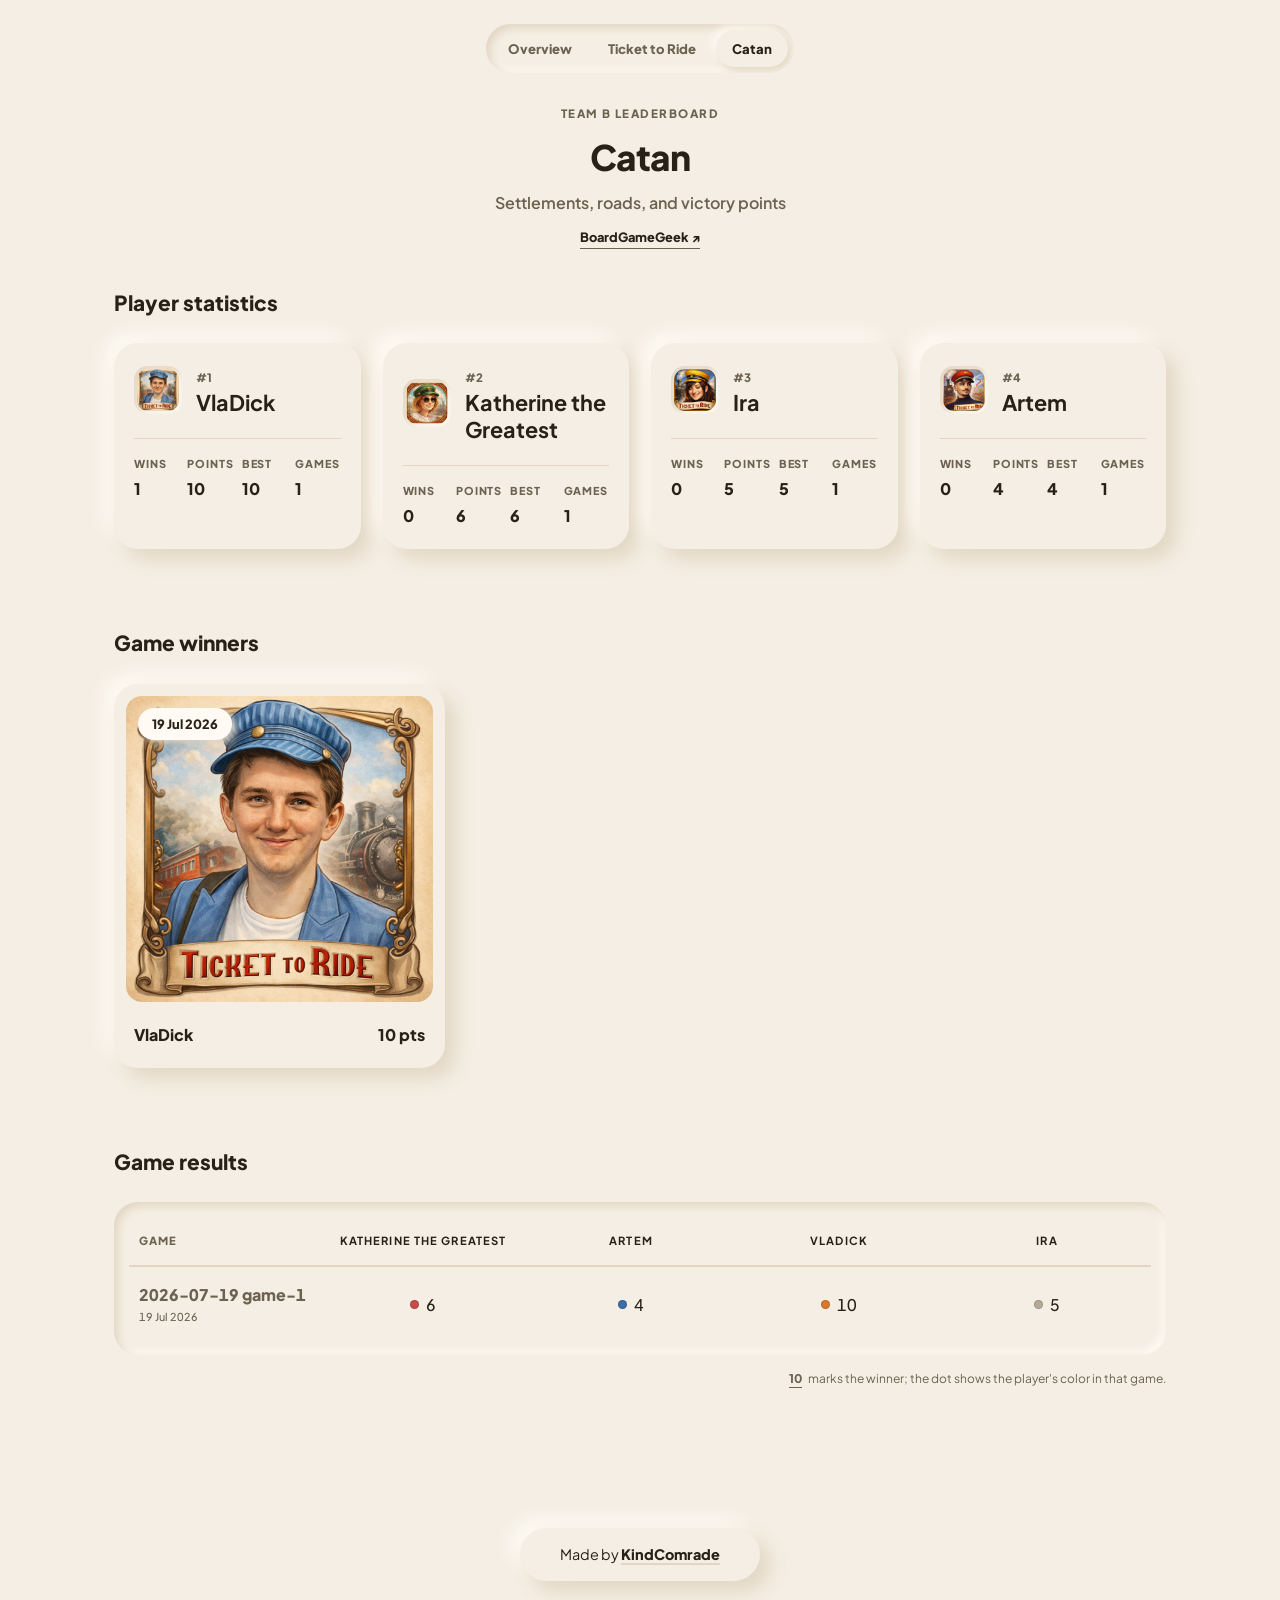
==== catan.html @ ee97d788 "Add page for each game" ====
<!doctype html>
<html lang="en">
<head>
    <meta charset="UTF-8" />
    <meta name="viewport" content="width=device-width, initial-scale=1" />
    <title>Catan · Team B</title>
    <link rel="icon" href="./resources/icons/favicon-32.png" type="image/png" sizes="32x32">
    <link rel="stylesheet" href="./styles.css" />
</head>
<body>
    <header class="app-header">
        <nav class="site-nav" aria-label="Main navigation">
            <a href="./index.html">Overview</a>
            <a href="./ticket-to-ride.html">Ticket to Ride</a>
            <a class="active" href="./catan.html">Catan</a>
        </nav>
        <div class="header-content">
            <p class="eyebrow">Team B leaderboard</p>
            <h1>Catan</h1>
            <p class="header-subtitle">Settlements, roads, and victory points</p>
            <a id="gameInfoLink" class="header-link" target="_blank" rel="noreferrer">BoardGameGeek ↗</a>
        </div>
    </header>
    <main class="container">
        <section><h2 class="section-title">Player statistics</h2><div id="catanStats" class="player-stats-grid"></div></section>
        <section><h2 class="section-title">Game winners</h2><div id="bestList" class="best-grid"></div></section>
        <section>
            <h2 class="section-title">Game results</h2>
            <div class="table-container"><table id="catanTable" class="flat-table catan-table"></table></div>
            <p class="table-note"><span class="cell-good sample-score">10</span> marks the winner; the dot shows the player's color in that game.</p>
        </section>
    </main>
    <footer class="footer"><div class="footer-inner">Made by <a href="https://github.com/GrigoryanArtem" target="_blank" rel="noreferrer">KindComrade</a></div></footer>
    <script src="./common.js"></script>
    <script src="./catan.js"></script>
</body>
</html>
---- styles.css ----
@import url("https://fonts.googleapis.com/css2?family=Plus+Jakarta+Sans:wght@400;500;600;800&display=swap");

:root {
    --bg: oklch(0.95 0.015 80);
    --surface: oklch(0.95 0.015 80);
    --text: oklch(0.25 0.02 80);
    --muted: oklch(0.5 0.03 80);

    --white: oklch(0.99 0.01 80);
    --shadow-dark: oklch(0.88 0.03 80);

    --neo-out: 10px 10px 20px var(--shadow-dark), -10px -10px 20px var(--white);
    --neo-in: inset 4px 4px 8px var(--shadow-dark), inset -4px -4px 8px var(--white);

    --radius: 24px;
    --font: "Plus Jakarta Sans", sans-serif;
}

* {
    box-sizing: border-box;
}

body {
    margin: 0;
    font-family: var(--font);
    background: var(--bg);
    color: var(--text);
    line-height: 1.6;
}

.app-header {
    padding: 50px 24px 20px;
    text-align: center;
}

h1 {
    font-size: 2.2rem;
    font-weight: 800;
    margin: 0;
    letter-spacing: -0.03em;
}

.header-subtitle {
    color: var(--muted);
    font-weight: 600;
    margin-top: 4px;
}

.container {
    max-width: 1100px;
    margin: 0 auto;
    padding: 0 24px 100px;
    display: flex;
    flex-direction: column;
    gap: 60px;
}

.section-title {
    font-size: 1.3rem;
    margin-bottom: 24px;
    font-weight: 800;
}

.players-grid {
    display: grid;
    grid-template-columns: repeat(auto-fill, minmax(220px, 1fr));
    gap: 20px;
}

.player-card {
    background: var(--surface);
    box-shadow: var(--neo-out);
    border-radius: var(--radius);
    padding: 16px;
    display: flex;
    align-items: center;
    gap: 15px;
    /* Return of the color accent */
    border-left: 8px solid var(--accent, var(--text));
}

.avatar {
    width: 48px;
    height: 48px;
    border-radius: 14px;
    box-shadow: var(--neo-in);
    padding: 3px;
    flex-shrink: 0;
}

.avatar img {
    width: 100%;
    height: 100%;
    object-fit: cover;
    border-radius: 11px;
}

.player-name {
    font-weight: 700;
    font-size: 1rem;
    color: var(--text);
}

.best-grid {
    display: grid;
    grid-template-columns: repeat(auto-fill, minmax(280px, 1fr));
    gap: 30px;
}

.best-card {
    background: var(--surface);
    box-shadow: var(--neo-out);
    border-radius: var(--radius);
    padding: 12px;
}

.best-photo {
    position: relative;
    border-radius: calc(var(--radius) - 8px);
    overflow: hidden;
    aspect-ratio: 1;
    box-shadow: var(--neo-in);
}

.best-photo img {
    width: 100%;
    height: 100%;
    object-fit: cover;
}

.best-year {
    position: absolute;
    top: 12px;
    left: 12px;
    background: var(--white);
    padding: 6px 14px;
    border-radius: 50px;
    font-size: 0.8rem;
    font-weight: 800;
    box-shadow: 4px 4px 10px var(--shadow-dark);
}

.best-info {
    padding: 20px 8px 8px;
    display: flex;
    justify-content: space-between;
    font-weight: 800;
}

.table-container {
    background: var(--surface);
    box-shadow: var(--neo-in);
    border-radius: var(--radius);
    padding: 15px;
    overflow-x: auto;
}

.flat-table {
    width: 100%;
    border-collapse: collapse;
    /* Force equal widths */
    table-layout: fixed;
    min-width: 800px;
}

.flat-table th,
.flat-table td {
    padding: 15px 10px;
    text-align: center;
    overflow: hidden;
    text-overflow: ellipsis;
    white-space: nowrap;
}

/* Specific width for the Year/Row Header */
.flat-table th:first-child,
.flat-table td:first-child {
    width: 100px;
    text-align: left;
    color: var(--muted);
    font-weight: 800;
}

.flat-table th {
    font-size: 0.7rem;
    text-transform: uppercase;
    letter-spacing: 0.1em;
    border-bottom: 2px solid var(--shadow-dark);
}

.flat-table td {
    border-bottom: 1px solid var(--shadow-dark);
    font-variant-numeric: tabular-nums;
    font-weight: 500;
}

.flat-table tr:last-child td {
    border-bottom: none;
}

.cell-good {
    font-weight: 800;
    text-decoration: underline;
    text-underline-offset: 4px;
}

.total-row {
    background: oklch(0 0 0 / 0.03);
}

.total-row td {
    font-weight: 900 !important;
    border-top: 2px solid var(--shadow-dark);
}

.footer {
    padding: 40px 24px;
    text-align: center;
}

.footer-inner {
    display: inline-block;
    background: var(--surface);
    box-shadow: var(--neo-out);
    padding: 15px 40px;
    border-radius: 50px;
    font-size: 0.9rem;
}

.footer a {
    color: var(--text);
    font-weight: 800;
    text-decoration: none;
    border-bottom: 2px solid var(--shadow-dark);
}

/* Shared page navigation */
.app-header {
    padding-top: 24px;
}

.header-content {
    padding-top: 32px;
}

.site-nav {
    width: fit-content;
    max-width: 100%;
    margin: 0 auto;
    padding: 6px;
    display: flex;
    gap: 4px;
    overflow-x: auto;
    background: var(--surface);
    border-radius: 50px;
    box-shadow: var(--neo-in);
}

.site-nav a {
    padding: 8px 16px;
    color: var(--muted);
    border-radius: 50px;
    font-size: 0.82rem;
    font-weight: 800;
    text-decoration: none;
    white-space: nowrap;
}

.site-nav a.active {
    color: var(--text);
    background: var(--surface);
    box-shadow: 4px 4px 10px var(--shadow-dark), -4px -4px 10px var(--white);
}

.eyebrow,
.card-kicker {
    margin: 0 0 6px;
    color: var(--muted);
    font-size: 0.72rem;
    font-weight: 800;
    letter-spacing: 0.13em;
    text-transform: uppercase;
}

.header-subtitle {
    margin-bottom: 0;
}

.header-link {
    display: inline-block;
    margin-top: 12px;
    color: var(--text);
    font-size: 0.8rem;
    font-weight: 800;
    text-decoration: none;
    border-bottom: 1px solid var(--muted);
}

/* Overview */
.stats-grid {
    display: grid;
    grid-template-columns: repeat(3, 1fr);
    gap: 20px;
}

.stat-card {
    padding: 28px;
    display: flex;
    flex-direction: column;
    align-items: center;
    background: var(--surface);
    border-radius: var(--radius);
    box-shadow: var(--neo-out);
}

.stat-value {
    font-size: clamp(2rem, 6vw, 3.5rem);
    font-weight: 800;
    line-height: 1;
}

.stat-label {
    margin-top: 8px;
    color: var(--muted);
    font-size: 0.78rem;
    font-weight: 800;
    text-transform: uppercase;
    letter-spacing: 0.08em;
}

.games-grid {
    display: grid;
    grid-template-columns: repeat(2, minmax(0, 1fr));
    gap: 28px;
}

.game-card {
    min-height: 310px;
    padding: 28px;
    display: flex;
    flex-direction: column;
    background: var(--surface);
    border-radius: var(--radius);
    box-shadow: var(--neo-out);
}

.game-card h3,
.player-stat-card h3 {
    margin: 0;
    font-size: 1.35rem;
    line-height: 1.25;
}

.game-card-stats {
    margin: 32px 0;
    display: grid;
    grid-template-columns: repeat(3, 1fr);
    gap: 12px;
}

.game-card-stats div {
    min-width: 0;
}

.game-card-stats dt,
.compact-stats dt {
    color: var(--muted);
    font-size: 0.68rem;
    font-weight: 800;
    text-transform: uppercase;
    letter-spacing: 0.08em;
}

.game-card-stats dd,
.compact-stats dd {
    margin: 4px 0 0;
    font-size: 1rem;
    font-weight: 800;
    overflow: hidden;
    text-overflow: ellipsis;
}

.game-card-actions {
    margin-top: auto;
    display: flex;
    align-items: center;
    justify-content: space-between;
    gap: 16px;
}

.primary-link,
.secondary-link {
    font-size: 0.82rem;
    font-weight: 800;
    text-decoration: none;
}

.primary-link {
    padding: 10px 16px;
    color: var(--text);
    background: var(--surface);
    border-radius: 50px;
    box-shadow: 5px 5px 12px var(--shadow-dark), -5px -5px 12px var(--white);
}

.secondary-link {
    color: var(--muted);
}

/* Catan */
.player-stats-grid {
    display: grid;
    grid-template-columns: repeat(auto-fill, minmax(230px, 1fr));
    gap: 22px;
}

.player-stat-card {
    padding: 20px;
    background: var(--surface);
    border-radius: var(--radius);
    box-shadow: var(--neo-out);
}

.player-stat-head {
    display: flex;
    align-items: center;
    gap: 14px;
}

.player-rank {
    color: var(--muted);
    font-size: 0.72rem;
    font-weight: 800;
}

.compact-stats {
    margin: 22px 0 0;
    padding-top: 16px;
    display: grid;
    grid-template-columns: repeat(4, 1fr);
    gap: 8px;
    border-top: 1px solid var(--shadow-dark);
}

.catan-table th:first-child,
.catan-table td:first-child {
    width: 190px;
}

.game-name,
.table-secondary {
    display: block;
}

.table-secondary {
    color: var(--muted);
    font-size: 0.68rem;
    font-weight: 500;
}

.score-with-color {
    display: inline-flex;
    align-items: center;
    justify-content: center;
    gap: 7px;
}

.score-with-color i {
    width: 9px;
    height: 9px;
    flex: 0 0 auto;
    background: var(--player-color);
    border: 1px solid oklch(0 0 0 / 0.15);
    border-radius: 50%;
}

.table-note {
    margin: 14px 0 0;
    color: var(--muted);
    font-size: 0.75rem;
    text-align: right;
}

.sample-score {
    margin-right: 4px;
}

.load-error {
    padding: 24px;
    background: var(--surface);
    border-radius: var(--radius);
    box-shadow: var(--neo-in);
    color: #a33;
    font-weight: 800;
    text-align: center;
}

@media (max-width: 700px) {
    .container {
        padding-inline: 18px;
        gap: 44px;
    }

    .stats-grid,
    .games-grid {
        grid-template-columns: 1fr;
    }

    .game-card {
        min-height: auto;
    }

    .game-card-actions {
        align-items: flex-start;
        flex-direction: column;
    }
}
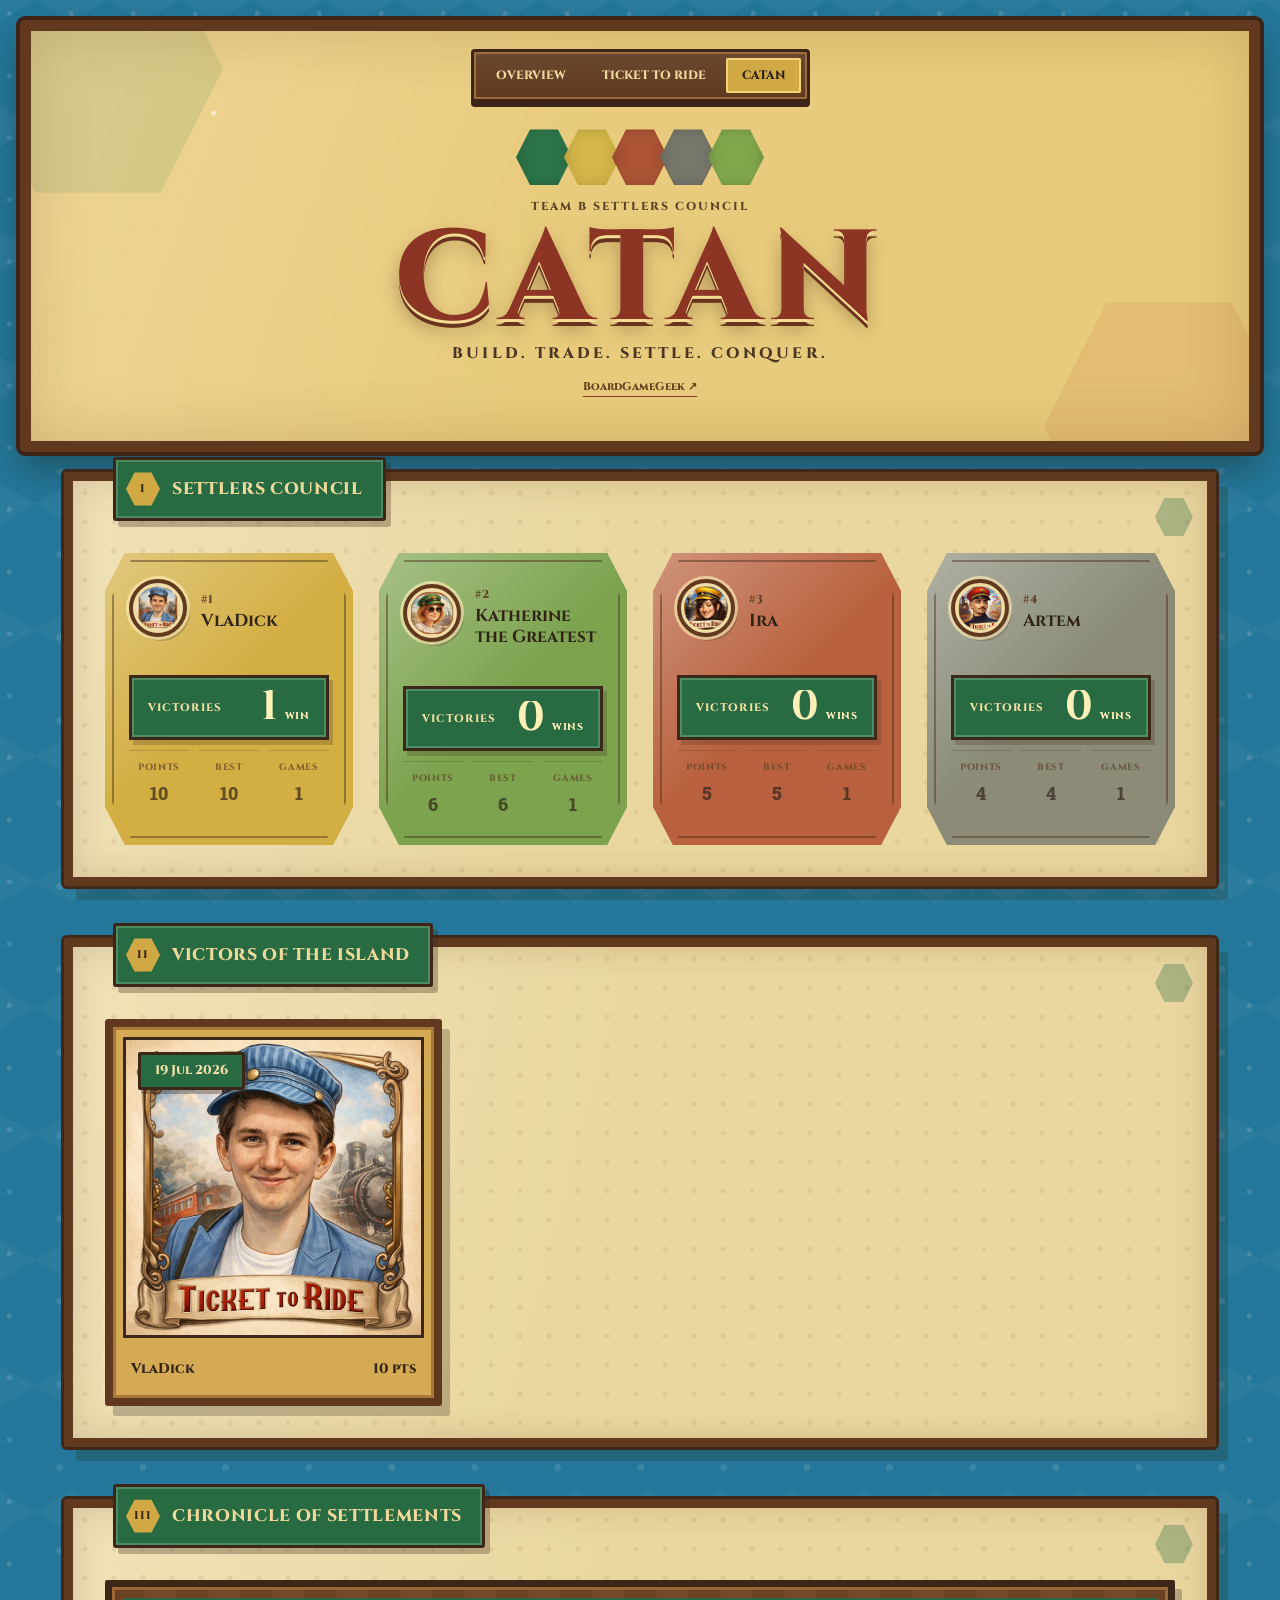
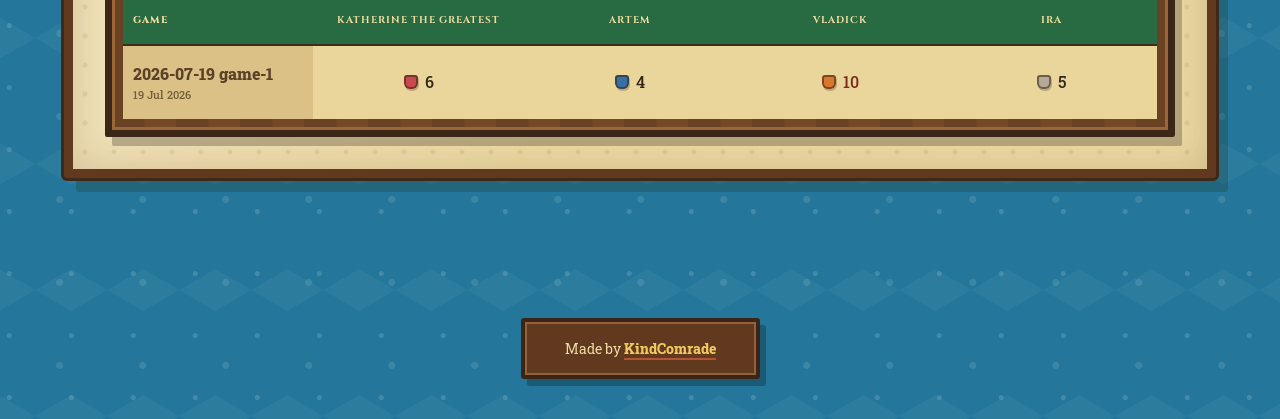
==== commit db877cb6: "Update styles" ====
--- a/catan.html
+++ b/catan.html
@@ -7,27 +7,29 @@
     <link rel="icon" href="./resources/icons/favicon-32.png" type="image/png" sizes="32x32">
     <link rel="stylesheet" href="./styles.css" />
 </head>
-<body>
-    <header class="app-header">
+<body class="game-page catan-theme">
+    <header class="app-header game-hero catan-hero">
         <nav class="site-nav" aria-label="Main navigation">
             <a href="./index.html">Overview</a>
             <a href="./ticket-to-ride.html">Ticket to Ride</a>
             <a class="active" href="./catan.html">Catan</a>
         </nav>
         <div class="header-content">
-            <p class="eyebrow">Team B leaderboard</p>
+            <div class="catan-tiles" aria-hidden="true">
+                <span class="tile-forest"></span><span class="tile-fields"></span><span class="tile-hills"></span><span class="tile-mountains"></span><span class="tile-pasture"></span>
+            </div>
+            <p class="eyebrow">Team B Settlers Council</p>
             <h1>Catan</h1>
-            <p class="header-subtitle">Settlements, roads, and victory points</p>
+            <p class="header-subtitle">Build. Trade. Settle. Conquer.</p>
             <a id="gameInfoLink" class="header-link" target="_blank" rel="noreferrer">BoardGameGeek ↗</a>
         </div>
     </header>
     <main class="container">
-        <section><h2 class="section-title">Player statistics</h2><div id="catanStats" class="player-stats-grid"></div></section>
-        <section><h2 class="section-title">Game winners</h2><div id="bestList" class="best-grid"></div></section>
-        <section>
-            <h2 class="section-title">Game results</h2>
+        <section class="game-section"><h2 class="section-title"><span>I</span> Settlers council</h2><div id="catanStats" class="player-stats-grid"></div></section>
+        <section class="game-section"><h2 class="section-title"><span>II</span> Victors of the island</h2><div id="bestList" class="best-grid"></div></section>
+        <section class="game-section">
+            <h2 class="section-title"><span>III</span> Chronicle of settlements</h2>
             <div class="table-container"><table id="catanTable" class="flat-table catan-table"></table></div>
-            <p class="table-note"><span class="cell-good sample-score">10</span> marks the winner; the dot shows the player's color in that game.</p>
         </section>
     </main>
     <footer class="footer"><div class="footer-inner">Made by <a href="https://github.com/GrigoryanArtem" target="_blank" rel="noreferrer">KindComrade</a></div></footer>
--- a/styles.css
+++ b/styles.css
@@ -1,4 +1,4 @@
-@import url("https://fonts.googleapis.com/css2?family=Plus+Jakarta+Sans:wght@400;500;600;800&display=swap");
+@import url("https://fonts.googleapis.com/css2?family=Cinzel:wght@600;700;800&family=Oswald:wght@500;600;700&family=Plus+Jakarta+Sans:wght@400;500;600;800&family=Roboto+Slab:wght@400;600;700&display=swap");
 
 :root {
     --bg: oklch(0.95 0.015 80);
@@ -474,17 +474,6 @@
     border-radius: 50%;
 }
 
-.table-note {
-    margin: 14px 0 0;
-    color: var(--muted);
-    font-size: 0.75rem;
-    text-align: right;
-}
-
-.sample-score {
-    margin-right: 4px;
-}
-
 .load-error {
     padding: 24px;
     background: var(--surface);
@@ -515,3 +504,885 @@
         flex-direction: column;
     }
 }
+
+/* Game previews on the overview page */
+.game-card--ticket_to_ride {
+    position: relative;
+    overflow: hidden;
+    border: 3px solid #27363b;
+    border-top: 12px solid #b84335;
+    background:
+        linear-gradient(90deg, transparent 0 6%, rgba(114, 68, 34, 0.08) 6% 6.5%, transparent 6.5%),
+        #eadbbb;
+    border-radius: 8px;
+    box-shadow: 10px 12px 0 rgba(39, 54, 59, 0.18);
+}
+
+.game-card--ticket_to_ride::before {
+    content: "";
+    position: absolute;
+    inset: 21px 20px auto;
+    height: 5px;
+    border-block: 2px solid #27363b;
+    opacity: 0.22;
+}
+
+.game-card--ticket_to_ride .primary-link {
+    color: #fff0c4;
+    border: 2px solid #c79d49;
+    background: #203138;
+    box-shadow: 0 5px 0 #111d21;
+}
+
+.game-card--catan {
+    position: relative;
+    overflow: hidden;
+    color: #31281c;
+    border: 8px solid #6b3f22;
+    background:
+        radial-gradient(circle at 12% 18%, rgba(255, 255, 255, 0.35) 0 3px, transparent 4px),
+        linear-gradient(135deg, #e8ce8b, #c99849);
+    border-radius: 4px;
+    box-shadow: 10px 12px 0 rgba(70, 42, 24, 0.2);
+}
+
+.game-card--catan::before,
+.game-card--catan::after {
+    content: "";
+    position: absolute;
+    width: 72px;
+    height: 82px;
+    opacity: 0.22;
+    background: #28744d;
+    clip-path: polygon(25% 6.7%, 75% 6.7%, 100% 50%, 75% 93.3%, 25% 93.3%, 0 50%);
+}
+
+.game-card--catan::before {
+    top: -24px;
+    right: 18px;
+}
+
+.game-card--catan::after {
+    right: -20px;
+    bottom: -20px;
+    background: #b95632;
+}
+
+.game-card--catan .primary-link {
+    color: #fff0bd;
+    border: 3px solid #4a2d1b;
+    background: #286b43;
+    box-shadow: 0 5px 0 #4a2d1b;
+}
+
+.game-card .primary-link {
+    position: relative;
+    z-index: 1;
+    display: inline-flex;
+    align-items: center;
+    gap: 10px;
+    border-radius: 4px;
+    letter-spacing: 0.02em;
+}
+
+.game-card .primary-link span {
+    font-size: 1.1rem;
+    line-height: 1;
+}
+
+.game-card .primary-link:hover {
+    filter: brightness(1.12);
+    transform: translateY(-1px);
+}
+
+/* Shared structure for the richly themed game pages */
+.game-page {
+    min-height: 100vh;
+}
+
+.game-page .game-hero {
+    position: relative;
+    isolation: isolate;
+    overflow: hidden;
+}
+
+.game-page .header-content,
+.game-page .site-nav {
+    position: relative;
+    z-index: 2;
+}
+
+.game-page .container {
+    max-width: 1200px;
+    gap: 52px;
+}
+
+.game-page .game-section {
+    position: relative;
+    padding: 32px;
+}
+
+.game-page .section-title {
+    display: flex;
+    align-items: center;
+    gap: 12px;
+}
+
+.game-page .section-title span {
+    display: inline-grid;
+    place-items: center;
+    flex: 0 0 auto;
+}
+
+/* Ticket to Ride: railway, station signs, tickets, brass, and route maps */
+.ticket-theme {
+    --rail-ink: #203138;
+    --rail-red: #a83e32;
+    --rail-gold: #c79d49;
+    --rail-paper: #ead9b6;
+    --rail-paper-light: #f5e8c9;
+    --rail-wood: #563a29;
+    --bg: #c8b58f;
+    --surface: var(--rail-paper);
+    --text: var(--rail-ink);
+    --muted: #705f4c;
+    --shadow-dark: rgba(52, 37, 25, 0.3);
+    --white: #fff3d6;
+    --radius: 6px;
+    font-family: "Roboto Slab", serif;
+    background-color: #c4b086;
+    background-image:
+        linear-gradient(rgba(58, 45, 31, 0.08) 1px, transparent 1px),
+        linear-gradient(90deg, rgba(58, 45, 31, 0.08) 1px, transparent 1px),
+        repeating-linear-gradient(23deg, transparent 0 18px, rgba(91, 63, 34, 0.035) 19px 20px);
+    background-size: 34px 34px, 34px 34px, auto;
+}
+
+.ticket-theme .ticket-hero {
+    margin: 18px;
+    padding: 18px 24px 44px;
+    color: #f9e9bd;
+    border: 8px solid #1c292e;
+    border-radius: 8px;
+    background:
+        linear-gradient(90deg, rgba(255, 255, 255, 0.035) 1px, transparent 1px),
+        radial-gradient(circle at 50% -20%, #526870 0, #293d44 46%, #17272d 100%);
+    background-size: 18px 100%, auto;
+    box-shadow: 0 12px 0 #704837, 0 24px 40px rgba(42, 29, 20, 0.35);
+}
+
+.ticket-theme .site-nav {
+    color: #f9e9bd;
+    border: 2px solid #c79d49;
+    background: #17262c;
+    box-shadow: 0 4px 0 #0e171a, inset 0 0 0 2px rgba(255, 255, 255, 0.05);
+}
+
+.ticket-theme .site-nav a {
+    color: #d9c79d;
+    border-radius: 2px;
+    font-family: "Oswald", sans-serif;
+    letter-spacing: 0.04em;
+    text-transform: uppercase;
+}
+
+.ticket-theme .site-nav a.active {
+    color: #1f2f35;
+    background: #c79d49;
+    box-shadow: inset 0 0 0 2px #e6c777;
+}
+
+.ticket-theme .header-content {
+    padding-top: 26px;
+}
+
+.ticket-theme .rail-emblem {
+    width: 68px;
+    height: 68px;
+    margin: 0 auto 14px;
+    display: grid;
+    place-items: center;
+    border: 5px double #d2ab5a;
+    border-radius: 50%;
+    background: #a83e32;
+    box-shadow: 0 0 0 4px #1d2c31, 0 6px 16px rgba(0, 0, 0, 0.35);
+}
+
+.ticket-theme .rail-emblem span {
+    font-family: "Oswald", sans-serif;
+    font-size: 1.25rem;
+    font-weight: 700;
+    letter-spacing: 0.08em;
+}
+
+.ticket-theme h1 {
+    color: #f7e3ae;
+    font-family: "Oswald", sans-serif;
+    font-size: clamp(3.4rem, 9vw, 6.8rem);
+    line-height: 0.94;
+    letter-spacing: 0.015em;
+    text-transform: uppercase;
+    text-shadow: 0 4px 0 #8b342c, 0 8px 0 rgba(0, 0, 0, 0.25);
+}
+
+.ticket-theme .eyebrow {
+    color: #d1ad61;
+    font-family: "Oswald", sans-serif;
+    letter-spacing: 0.2em;
+}
+
+.ticket-theme .header-subtitle {
+    color: #d9c99f;
+    font-family: "Oswald", sans-serif;
+    font-size: 1.05rem;
+    letter-spacing: 0.22em;
+    text-transform: uppercase;
+}
+
+.ticket-theme .header-link {
+    color: #eedaa8;
+    border-color: #c79d49;
+    font-family: "Oswald", sans-serif;
+    letter-spacing: 0.06em;
+    text-transform: uppercase;
+}
+
+.ticket-theme .game-section {
+    border: 3px solid #2b393d;
+    border-radius: 7px;
+    background:
+        linear-gradient(90deg, transparent 0 39px, rgba(161, 63, 51, 0.2) 40px 41px, transparent 42px),
+        repeating-linear-gradient(0deg, transparent 0 31px, rgba(89, 66, 42, 0.09) 32px 33px),
+        var(--rail-paper);
+    box-shadow: 10px 12px 0 rgba(48, 36, 25, 0.22), inset 0 0 0 5px #d7c49b;
+}
+
+.ticket-theme .section-title {
+    width: fit-content;
+    margin: -50px 0 30px 12px;
+    padding: 10px 18px 10px 10px;
+    color: #f7e6bc;
+    border: 2px solid #c79d49;
+    border-radius: 3px;
+    background: #22333a;
+    box-shadow: 5px 5px 0 rgba(50, 35, 25, 0.25);
+    font-family: "Oswald", sans-serif;
+    font-size: 1.2rem;
+    letter-spacing: 0.08em;
+    text-transform: uppercase;
+}
+
+.ticket-theme .section-title span {
+    width: 34px;
+    height: 28px;
+    color: #24343a;
+    background: #c79d49;
+    border-radius: 2px;
+    font-size: 0.72rem;
+}
+
+.ticket-theme .player-card {
+    position: relative;
+    min-height: 94px;
+    padding: 16px 48px 16px 18px;
+    overflow: hidden;
+    border: 2px solid #4a3b2c;
+    border-left: 10px solid var(--accent, var(--rail-red));
+    border-radius: 3px;
+    background:
+        radial-gradient(circle at 100% 50%, transparent 0 9px, var(--rail-paper-light) 10px),
+        var(--rail-paper-light);
+    box-shadow: 5px 6px 0 rgba(70, 48, 31, 0.18);
+}
+
+.ticket-theme .player-card::after {
+    content: "BOARDING PASS";
+    position: absolute;
+    top: 50%;
+    right: -35px;
+    color: rgba(50, 44, 34, 0.45);
+    font-family: "Oswald", sans-serif;
+    font-size: 0.58rem;
+    letter-spacing: 0.15em;
+    transform: translateY(-50%) rotate(90deg);
+}
+
+.ticket-theme .avatar {
+    border: 3px solid #213139;
+    border-radius: 50%;
+    background: #c79d49;
+    box-shadow: 0 0 0 3px #d5b96f;
+}
+
+.ticket-theme .avatar img {
+    border-radius: 50%;
+}
+
+.ticket-theme .player-name {
+    font-family: "Oswald", sans-serif;
+    font-size: 1.1rem;
+    letter-spacing: 0.03em;
+    text-transform: uppercase;
+}
+
+.ticket-theme .best-card {
+    border: 7px solid #463126;
+    border-radius: 4px;
+    background: #efe0bc;
+    box-shadow: 9px 10px 0 rgba(55, 37, 25, 0.25), inset 0 0 0 2px #a83e32;
+}
+
+.ticket-theme .best-card:nth-child(odd) {
+    transform: rotate(-0.7deg);
+}
+
+.ticket-theme .best-card:nth-child(even) {
+    transform: rotate(0.7deg);
+}
+
+.ticket-theme .best-photo {
+    border: 2px solid #2a373b;
+    border-radius: 0;
+    box-shadow: none;
+}
+
+.ticket-theme .best-photo img {
+    filter: saturate(0.85) contrast(1.04);
+}
+
+.ticket-theme .best-year {
+    color: #f4dfad;
+    border: 2px solid #c79d49;
+    border-radius: 2px;
+    background: #a83e32;
+    box-shadow: 3px 3px 0 rgba(0, 0, 0, 0.25);
+    font-family: "Oswald", sans-serif;
+}
+
+.ticket-theme .best-info {
+    font-family: "Oswald", sans-serif;
+    letter-spacing: 0.04em;
+    text-transform: uppercase;
+}
+
+.ticket-theme .table-container {
+    padding: 10px;
+    border: 7px solid #513728;
+    border-radius: 3px;
+    background: #17262c;
+    box-shadow: 8px 9px 0 rgba(46, 31, 21, 0.25), inset 0 0 0 2px #bd9346;
+}
+
+.ticket-theme .flat-table {
+    color: #efe1bc;
+    font-family: "Oswald", sans-serif;
+    letter-spacing: 0.04em;
+}
+
+.ticket-theme .flat-table th {
+    color: #f5e7c4;
+    border-color: #936f38;
+}
+
+.ticket-theme .flat-table td {
+    color: #f5e7c4;
+    border-color: rgba(213, 181, 111, 0.22);
+    background: linear-gradient(rgba(255, 255, 255, 0.018), rgba(0, 0, 0, 0.025));
+}
+
+.ticket-theme .rail-player-marker {
+    width: 11px;
+    height: 11px;
+    margin-right: 7px;
+    display: inline-block;
+    vertical-align: -1px;
+    border: 2px solid #f5e7c4;
+    border-radius: 50%;
+    background: var(--player-color);
+    box-shadow: 0 0 0 1px #17262c;
+}
+
+.ticket-theme .flat-table th:first-child,
+.ticket-theme .flat-table td:first-child {
+    color: #cda959;
+}
+
+.ticket-theme .total-row {
+    background: #6f302d;
+}
+
+.ticket-theme .total-row td {
+    border-top-color: #c79d49;
+}
+
+.ticket-theme .cell-good {
+    text-decoration-color: #d8ad4f;
+    text-decoration-thickness: 3px;
+}
+
+.ticket-theme .footer-inner {
+    color: #ead9b6;
+    border: 2px solid #c79d49;
+    border-radius: 3px;
+    background: #203138;
+    box-shadow: 6px 6px 0 rgba(47, 31, 20, 0.25);
+}
+
+.ticket-theme .footer a {
+    color: #f1d58d;
+    border-color: #a83e32;
+}
+
+/* Catan: resource hexes, timber frames, parchment, and strategy boards */
+.catan-theme {
+    --catan-sea: #24779a;
+    --catan-sea-dark: #16546f;
+    --catan-wood: #60391f;
+    --catan-wood-light: #8a582d;
+    --catan-parchment: #ead7a0;
+    --catan-ink: #30271a;
+    --catan-green: #286b43;
+    --catan-brick: #aa4d2e;
+    --catan-wheat: #d0a944;
+    --bg: var(--catan-sea);
+    --surface: var(--catan-parchment);
+    --text: var(--catan-ink);
+    --muted: #715e3d;
+    --shadow-dark: rgba(49, 33, 20, 0.35);
+    --white: #fff0bd;
+    --radius: 4px;
+    font-family: "Roboto Slab", serif;
+    background-color: var(--catan-sea);
+    background-image:
+        radial-gradient(circle at 15% 22%, rgba(255, 255, 255, 0.14) 0 2px, transparent 3px),
+        radial-gradient(circle at 72% 68%, rgba(255, 255, 255, 0.11) 0 3px, transparent 4px),
+        linear-gradient(30deg, rgba(255, 255, 255, 0.035) 12%, transparent 12.5%, transparent 87%, rgba(255, 255, 255, 0.035) 87.5%),
+        linear-gradient(150deg, rgba(255, 255, 255, 0.035) 12%, transparent 12.5%, transparent 87%, rgba(255, 255, 255, 0.035) 87.5%);
+    background-size: 62px 62px, 83px 83px, 72px 126px, 72px 126px;
+}
+
+.catan-theme .catan-hero {
+    margin: 20px;
+    padding: 18px 24px 44px;
+    color: #3a2a19;
+    border: 11px solid var(--catan-wood);
+    border-radius: 5px;
+    background:
+        radial-gradient(circle at 15% 20%, rgba(255, 255, 255, 0.55) 0 2px, transparent 3px),
+        linear-gradient(110deg, rgba(255, 255, 255, 0.2), transparent 45%),
+        #e8cb7c;
+    box-shadow: 0 0 0 4px #3d2618, 0 18px 35px rgba(25, 44, 39, 0.45), inset 0 0 60px rgba(121, 70, 27, 0.22);
+}
+
+.catan-theme .catan-hero::before,
+.catan-theme .catan-hero::after {
+    content: "";
+    position: absolute;
+    z-index: 0;
+    width: 250px;
+    height: 286px;
+    opacity: 0.11;
+    clip-path: polygon(25% 6.7%, 75% 6.7%, 100% 50%, 75% 93.3%, 25% 93.3%, 0 50%);
+}
+
+.catan-theme .catan-hero::before {
+    top: -105px;
+    left: -58px;
+    background: var(--catan-green);
+}
+
+.catan-theme .catan-hero::after {
+    right: -45px;
+    bottom: -128px;
+    background: var(--catan-brick);
+}
+
+.catan-theme .site-nav {
+    border: 3px solid #3c2517;
+    border-radius: 4px;
+    background:
+        linear-gradient(rgba(255, 255, 255, 0.08), transparent),
+        var(--catan-wood);
+    box-shadow: 0 5px 0 #3b2518, inset 0 0 0 2px #9c6c3d;
+}
+
+.catan-theme .site-nav a {
+    color: #efd99c;
+    border-radius: 2px;
+    font-family: "Cinzel", serif;
+    font-size: 0.75rem;
+    text-transform: uppercase;
+}
+
+.catan-theme .site-nav a.active {
+    color: #302316;
+    background: var(--catan-wheat);
+    box-shadow: inset 0 0 0 2px #f0d374;
+}
+
+.catan-theme .header-content {
+    padding-top: 22px;
+}
+
+.catan-theme h1 {
+    color: #8d3525;
+    font-family: "Cinzel", serif;
+    font-size: clamp(4.2rem, 12vw, 8rem);
+    line-height: 0.9;
+    letter-spacing: 0.05em;
+    text-transform: uppercase;
+    text-shadow: 0 3px 0 #f5dc92, 0 7px 0 #69331f, 0 10px 18px rgba(71, 40, 20, 0.35);
+}
+
+.catan-theme .eyebrow {
+    color: #5d4326;
+    font-family: "Cinzel", serif;
+    letter-spacing: 0.18em;
+}
+
+.catan-theme .header-subtitle {
+    color: #493723;
+    font-family: "Cinzel", serif;
+    font-size: 0.95rem;
+    font-weight: 800;
+    letter-spacing: 0.2em;
+    text-transform: uppercase;
+}
+
+.catan-theme .header-link {
+    color: #654221;
+    border-color: #8d3525;
+    font-family: "Cinzel", serif;
+    font-size: 0.7rem;
+}
+
+.catan-tiles {
+    height: 66px;
+    margin: 0 auto 8px;
+    display: flex;
+    align-items: center;
+    justify-content: center;
+}
+
+.catan-tiles span {
+    width: 56px;
+    height: 64px;
+    margin-left: -8px;
+    border: 0;
+    clip-path: polygon(25% 6.7%, 75% 6.7%, 100% 50%, 75% 93.3%, 25% 93.3%, 0 50%);
+    box-shadow: inset 0 0 18px rgba(0, 0, 0, 0.25);
+}
+
+.catan-tiles span:first-child {
+    margin-left: 0;
+}
+
+.tile-forest { background: #2c7449; }
+.tile-fields { background: #d5b749; }
+.tile-hills { background: #ad5436; }
+.tile-mountains { background: #77776b; }
+.tile-pasture { background: #82a84c; }
+
+.catan-theme .game-section {
+    border: 9px solid var(--catan-wood);
+    border-radius: 3px;
+    background:
+        radial-gradient(circle at 12px 12px, rgba(116, 76, 33, 0.1) 0 2px, transparent 3px),
+        linear-gradient(105deg, rgba(255, 255, 255, 0.25), transparent 45%),
+        var(--catan-parchment);
+    background-size: 29px 29px, auto, auto;
+    box-shadow: 0 0 0 3px #3f2819, 12px 14px 0 rgba(30, 57, 49, 0.28), inset 0 0 35px rgba(96, 57, 31, 0.18);
+}
+
+.catan-theme .game-section::after {
+    content: "";
+    position: absolute;
+    top: 14px;
+    right: 14px;
+    width: 38px;
+    height: 44px;
+    opacity: 0.32;
+    background: var(--catan-green);
+    clip-path: polygon(25% 6.7%, 75% 6.7%, 100% 50%, 75% 93.3%, 25% 93.3%, 0 50%);
+}
+
+.catan-theme .section-title {
+    width: fit-content;
+    margin: -56px 0 32px 8px;
+    padding: 10px 20px 10px 10px;
+    color: #f1d99a;
+    border: 3px solid #3d2617;
+    border-radius: 3px;
+    background: var(--catan-green);
+    box-shadow: 5px 6px 0 rgba(60, 38, 23, 0.3), inset 0 0 0 2px #4d8a61;
+    font-family: "Cinzel", serif;
+    font-size: 1.05rem;
+    letter-spacing: 0.04em;
+    text-transform: uppercase;
+}
+
+.catan-theme .section-title span {
+    width: 34px;
+    height: 38px;
+    color: #3c2817;
+    background: var(--catan-wheat);
+    clip-path: polygon(25% 6.7%, 75% 6.7%, 100% 50%, 75% 93.3%, 25% 93.3%, 0 50%);
+    font-size: 0.7rem;
+}
+
+.catan-theme .player-stats-grid {
+    gap: 26px;
+}
+
+.catan-theme .player-stat-card {
+    --tile-color: #d4b24e;
+    position: relative;
+    padding: 26px 24px;
+    overflow: hidden;
+    border: 0;
+    border-radius: 0;
+    background:
+        linear-gradient(135deg, rgba(255, 255, 255, 0.32), transparent 50%),
+        var(--tile-color);
+    clip-path: polygon(8% 0, 92% 0, 100% 13%, 100% 87%, 92% 100%, 8% 100%, 0 87%, 0 13%);
+    box-shadow: none;
+}
+
+.catan-theme .player-stat-card:nth-child(4n + 1) { --tile-color: #d3ae42; }
+.catan-theme .player-stat-card:nth-child(4n + 2) { --tile-color: #7da34f; }
+.catan-theme .player-stat-card:nth-child(4n + 3) { --tile-color: #b9613e; }
+.catan-theme .player-stat-card:nth-child(4n + 4) { --tile-color: #8b8b78; }
+
+.catan-theme .player-stat-card::after {
+    content: "";
+    position: absolute;
+    inset: 7px;
+    pointer-events: none;
+    border: 2px solid rgba(70, 44, 24, 0.45);
+    clip-path: inherit;
+}
+
+.catan-theme .player-stat-card .avatar {
+    width: 58px;
+    height: 58px;
+    z-index: 1;
+    border: 4px solid var(--catan-wood);
+    border-radius: 50%;
+    background: #f0dda6;
+    box-shadow: 0 0 0 3px rgba(255, 239, 183, 0.65), 3px 4px 0 rgba(67, 43, 24, 0.25);
+}
+
+.catan-theme .player-stat-card .avatar img {
+    border-radius: 50%;
+}
+
+.catan-theme .player-rank {
+    color: #5f4125;
+    font-family: "Cinzel", serif;
+    font-weight: 800;
+}
+
+.catan-theme .player-stat-card h3 {
+    color: #302417;
+    font-family: "Cinzel", serif;
+    font-size: 1.08rem;
+}
+
+.catan-theme .compact-stats {
+    position: relative;
+    z-index: 1;
+    grid-template-columns: repeat(3, 1fr);
+    gap: 10px;
+    border-top: 0;
+}
+
+.catan-theme .compact-stats dt {
+    color: #5e4329;
+    font-family: "Cinzel", serif;
+    font-size: 0.58rem;
+}
+
+.catan-theme .compact-stats dd {
+    color: #2f2418;
+    font-size: 1.15rem;
+}
+
+.catan-theme .wins-stat {
+    grid-column: 1 / -1;
+    padding: 12px 16px;
+    display: flex;
+    align-items: center;
+    justify-content: space-between;
+    border: 3px solid #3c2818;
+    background: var(--catan-green);
+    box-shadow: inset 0 0 0 2px #4f8d63, 4px 5px 0 rgba(60, 40, 24, 0.22);
+}
+
+.catan-theme .wins-stat dt {
+    color: #f4dfa2;
+    font-size: 0.68rem;
+    letter-spacing: 0.1em;
+}
+
+.catan-theme .wins-stat dd {
+    margin: 0;
+    display: flex;
+    align-items: baseline;
+    gap: 7px;
+    color: #fff0b8;
+}
+
+.catan-theme .wins-stat strong {
+    font-family: "Cinzel", serif;
+    font-size: 2.65rem;
+    line-height: 0.8;
+}
+
+.catan-theme .wins-stat span {
+    font-family: "Cinzel", serif;
+    font-size: 0.62rem;
+    letter-spacing: 0.08em;
+    text-transform: uppercase;
+}
+
+.catan-theme .secondary-stat {
+    padding-top: 9px;
+    border-top: 1px solid rgba(75, 47, 26, 0.35);
+    text-align: center;
+    opacity: 0.7;
+}
+
+.catan-theme .best-card {
+    padding: 10px;
+    border: 8px solid var(--catan-wood);
+    border-radius: 3px;
+    background: #d4aa55;
+    box-shadow: 8px 10px 0 rgba(44, 37, 24, 0.25), inset 0 0 0 3px #a97838;
+}
+
+.catan-theme .best-photo {
+    border: 3px solid #3c281a;
+    border-radius: 1px;
+    box-shadow: none;
+}
+
+.catan-theme .best-photo img {
+    filter: saturate(0.9) contrast(1.04);
+}
+
+.catan-theme .best-year {
+    color: #f4dfaa;
+    border: 3px solid #3c2818;
+    border-radius: 2px;
+    background: var(--catan-green);
+    box-shadow: 3px 4px 0 rgba(57, 37, 22, 0.32);
+    font-family: "Cinzel", serif;
+}
+
+.catan-theme .best-info {
+    color: #372719;
+    font-family: "Cinzel", serif;
+    font-size: 0.88rem;
+}
+
+.catan-theme .table-container {
+    padding: 11px;
+    border: 7px solid #3c2618;
+    border-radius: 2px;
+    background:
+        repeating-linear-gradient(90deg, #694123 0 32px, #754928 33px 64px);
+    box-shadow: 7px 9px 0 rgba(41, 35, 24, 0.28), inset 0 0 0 3px #9b6737;
+}
+
+.catan-theme .flat-table {
+    color: #332719;
+    background: #e6cf92;
+    font-family: "Roboto Slab", serif;
+}
+
+.catan-theme .flat-table th {
+    color: #f1dc9d;
+    border-color: #3f2b1c;
+    background: var(--catan-green);
+    font-family: "Cinzel", serif;
+    font-size: 0.62rem;
+}
+
+.catan-theme .flat-table th:first-child {
+    color: #f1dc9d;
+}
+
+.catan-theme .flat-table td {
+    border-color: rgba(94, 61, 31, 0.28);
+    background: rgba(255, 247, 207, 0.14);
+}
+
+.catan-theme .flat-table td:first-child {
+    color: #5b4127;
+    background: rgba(114, 74, 34, 0.1);
+}
+
+.catan-theme .score-with-color i {
+    width: 14px;
+    height: 14px;
+    border: 2px solid rgba(49, 34, 21, 0.55);
+    border-radius: 3px 3px 6px 6px;
+    box-shadow: 1px 2px 0 rgba(60, 41, 24, 0.25);
+}
+
+.catan-theme .cell-good {
+    color: #7c2d21;
+    text-decoration-color: #a64b2f;
+    text-decoration-thickness: 3px;
+}
+
+.catan-theme .footer-inner {
+    color: #f0daa0;
+    border: 4px solid #3b2517;
+    border-radius: 3px;
+    background: var(--catan-wood);
+    box-shadow: 6px 7px 0 rgba(16, 55, 71, 0.45), inset 0 0 0 2px #93623a;
+}
+
+.catan-theme .footer a {
+    color: #f2c95e;
+    border-color: #b75233;
+}
+
+@media (max-width: 700px) {
+    .game-page .game-hero {
+        margin: 8px;
+        padding-inline: 12px;
+    }
+
+    .game-page .game-section {
+        padding: 26px 18px;
+    }
+
+    .game-page .section-title {
+        max-width: calc(100% - 10px);
+        margin-left: 0;
+        font-size: 0.88rem;
+    }
+
+    .ticket-theme h1 {
+        font-size: clamp(3rem, 18vw, 5rem);
+    }
+
+    .ticket-theme .player-card {
+        padding-right: 42px;
+    }
+
+    .catan-theme h1 {
+        font-size: clamp(3.8rem, 22vw, 6rem);
+    }
+
+    .catan-tiles span {
+        width: 46px;
+        height: 53px;
+    }
+
+    .catan-theme .player-stats-grid {
+        grid-template-columns: 1fr;
+    }
+}
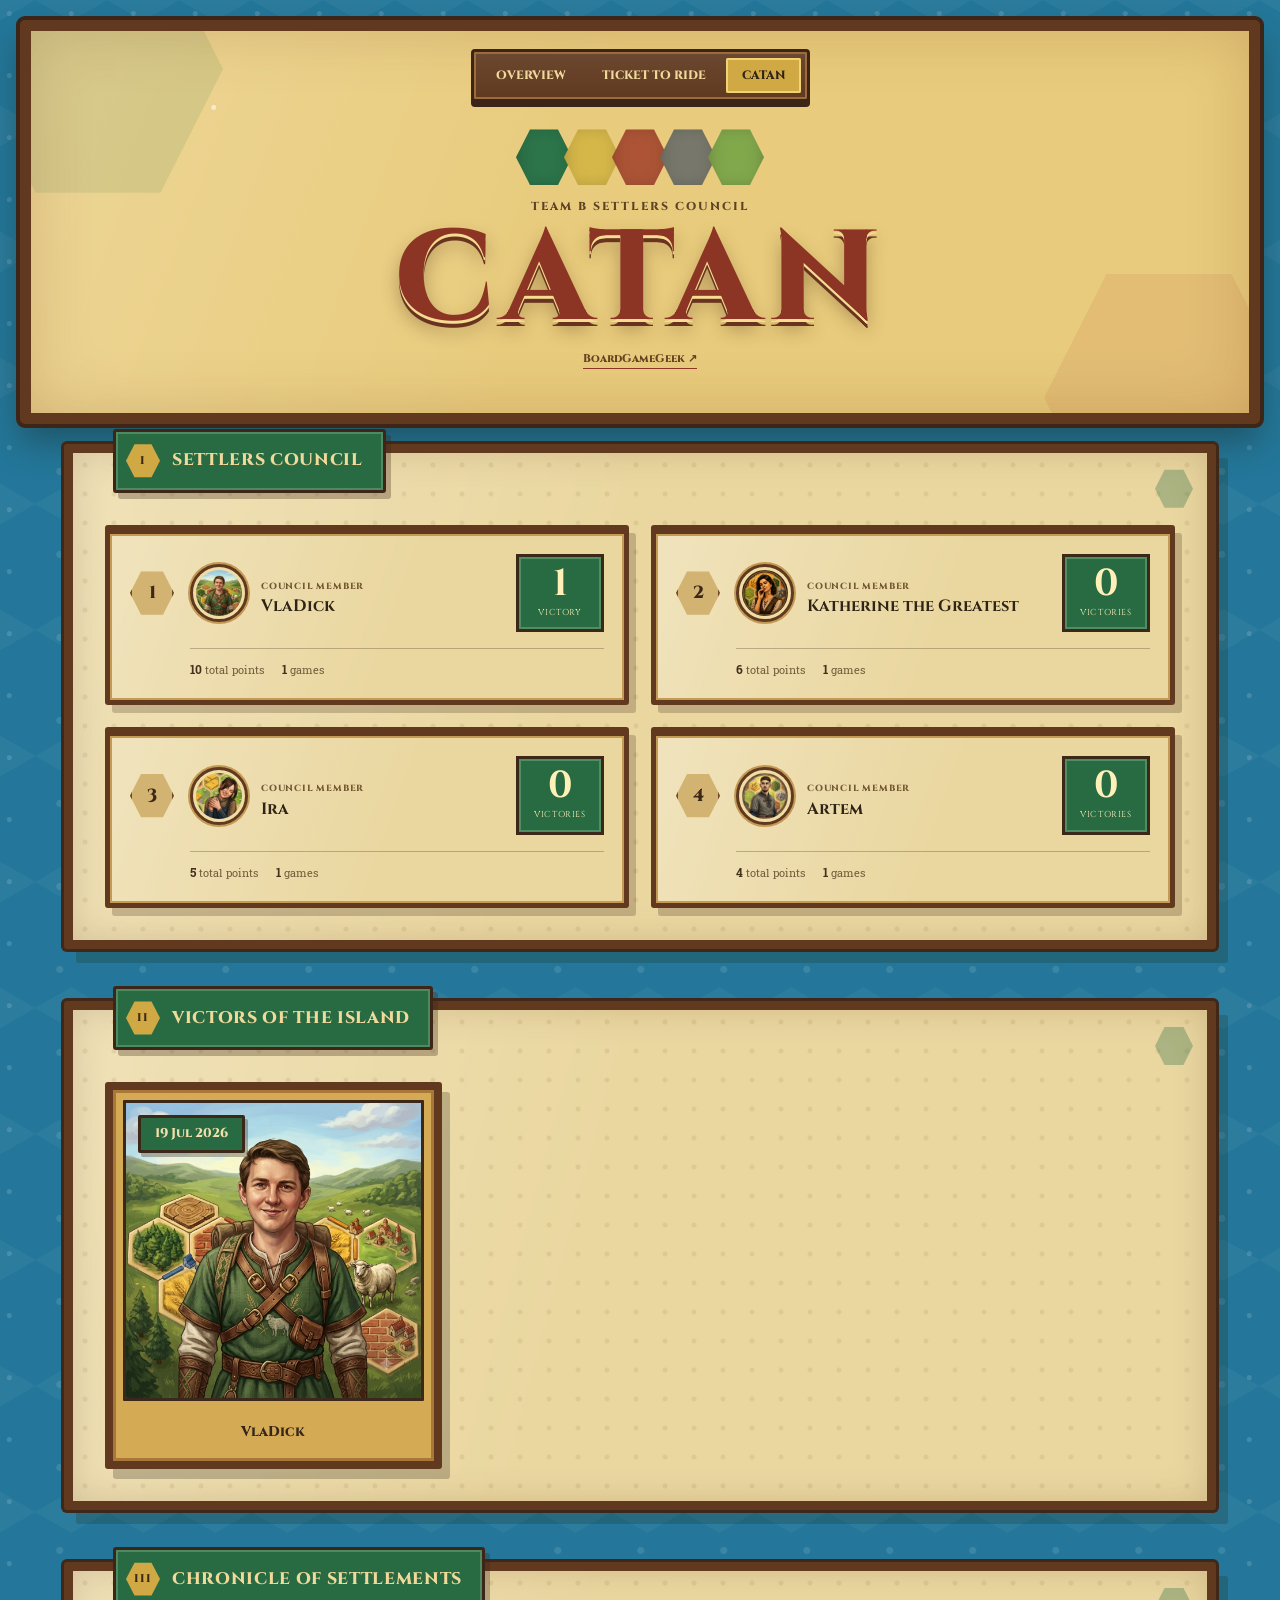
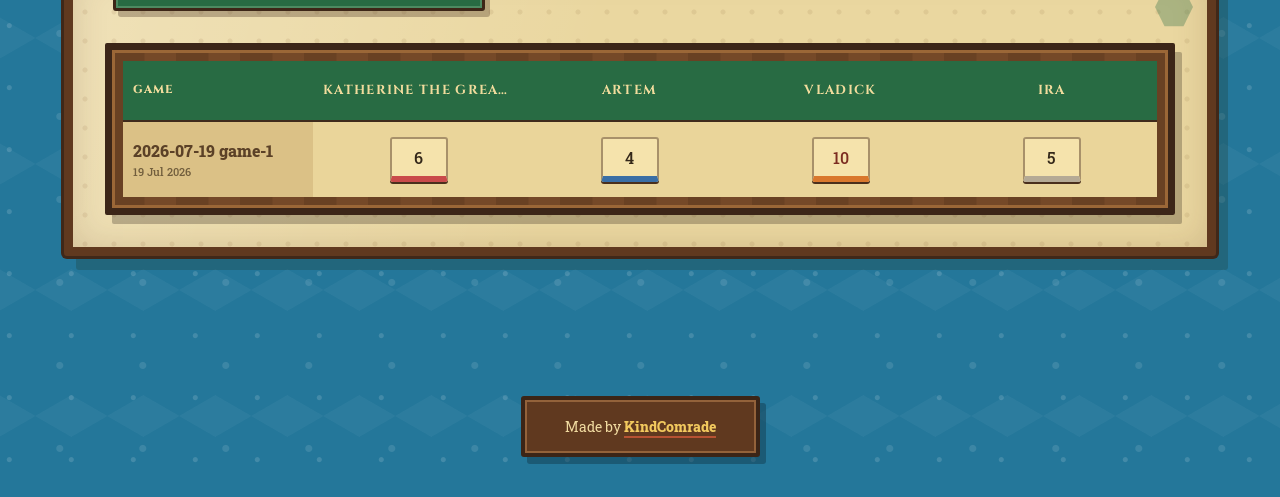
==== commit 8d24ae70: "Update resources" ====
--- a/catan.html
+++ b/catan.html
@@ -20,7 +20,6 @@
             </div>
             <p class="eyebrow">Team B Settlers Council</p>
             <h1>Catan</h1>
-            <p class="header-subtitle">Build. Trade. Settle. Conquer.</p>
             <a id="gameInfoLink" class="header-link" target="_blank" rel="noreferrer">BoardGameGeek ↗</a>
         </div>
     </header>
--- a/styles.css
+++ b/styles.css
@@ -462,16 +462,6 @@
     display: inline-flex;
     align-items: center;
     justify-content: center;
-    gap: 7px;
-}
-
-.score-with-color i {
-    width: 9px;
-    height: 9px;
-    flex: 0 0 auto;
-    background: var(--player-color);
-    border: 1px solid oklch(0 0 0 / 0.15);
-    border-radius: 50%;
 }
 
 .load-error {
@@ -882,6 +872,8 @@
 .ticket-theme .flat-table th {
     color: #f5e7c4;
     border-color: #936f38;
+    padding-block: 20px;
+    font-size: 0.86rem;
 }
 
 .ticket-theme .flat-table td {
@@ -890,21 +882,37 @@
     background: linear-gradient(rgba(255, 255, 255, 0.018), rgba(0, 0, 0, 0.025));
 }
 
-.ticket-theme .rail-player-marker {
-    width: 11px;
-    height: 11px;
-    margin-right: 7px;
-    display: inline-block;
-    vertical-align: -1px;
-    border: 2px solid #f5e7c4;
-    border-radius: 50%;
-    background: var(--player-color);
-    box-shadow: 0 0 0 1px #17262c;
+.ticket-theme .rail-player-name {
+    width: 100%;
+    min-height: 54px;
+    padding: 4px 7px 6px;
+    display: flex;
+    align-items: center;
+    justify-content: center;
+    color: #17262c;
+    border: 1px solid #c79d49;
+    border-bottom: 6px solid var(--player-color);
+    border-radius: 2px 2px 0 0;
+    background: #f5e7c4;
+    box-shadow: 0 2px 0 #c79d49;
+    line-height: 1.2;
+    overflow-wrap: anywhere;
+    white-space: normal;
+}
+
+.ticket-theme .flat-table th:not(:first-child) {
+    overflow: visible;
+    text-overflow: clip;
+    white-space: normal;
 }
 
 .ticket-theme .flat-table th:first-child,
 .ticket-theme .flat-table td:first-child {
     color: #cda959;
+}
+
+.ticket-theme .flat-table th:first-child {
+    font-size: 0.76rem;
 }
 
 .ticket-theme .total-row {
@@ -1131,125 +1139,119 @@
 }
 
 .catan-theme .player-stats-grid {
-    gap: 26px;
-}
-
-.catan-theme .player-stat-card {
-    --tile-color: #d4b24e;
+    grid-template-columns: repeat(2, minmax(0, 1fr));
+    gap: 22px;
+}
+
+.catan-theme .settler-card {
     position: relative;
-    padding: 26px 24px;
+    padding: 20px;
+    display: grid;
+    grid-template-columns: 44px minmax(0, 1fr) auto;
+    align-items: center;
+    gap: 16px;
     overflow: hidden;
-    border: 0;
-    border-radius: 0;
+    border: 5px solid var(--catan-wood);
+    border-top: 9px solid var(--catan-wood);
+    border-radius: 3px;
     background:
-        linear-gradient(135deg, rgba(255, 255, 255, 0.32), transparent 50%),
-        var(--tile-color);
-    clip-path: polygon(8% 0, 92% 0, 100% 13%, 100% 87%, 92% 100%, 8% 100%, 0 87%, 0 13%);
-    box-shadow: none;
-}
-
-.catan-theme .player-stat-card:nth-child(4n + 1) { --tile-color: #d3ae42; }
-.catan-theme .player-stat-card:nth-child(4n + 2) { --tile-color: #7da34f; }
-.catan-theme .player-stat-card:nth-child(4n + 3) { --tile-color: #b9613e; }
-.catan-theme .player-stat-card:nth-child(4n + 4) { --tile-color: #8b8b78; }
-
-.catan-theme .player-stat-card::after {
-    content: "";
-    position: absolute;
-    inset: 7px;
-    pointer-events: none;
-    border: 2px solid rgba(70, 44, 24, 0.45);
-    clip-path: inherit;
-}
-
-.catan-theme .player-stat-card .avatar {
+        linear-gradient(110deg, rgba(255, 255, 255, 0.3), transparent 55%),
+        #ead7a0;
+    box-shadow: 7px 8px 0 rgba(62, 41, 24, 0.24), inset 0 0 0 2px #c49a55;
+}
+
+.catan-theme .settler-rank {
+    width: 44px;
+    height: 50px;
+    display: grid;
+    place-items: center;
+    color: #3b2818;
+    border: 2px solid #6f4a28;
+    background: #d2b371;
+    clip-path: polygon(25% 6.7%, 75% 6.7%, 100% 50%, 75% 93.3%, 25% 93.3%, 0 50%);
+    font-family: "Cinzel", serif;
+    font-size: 1.1rem;
+    font-weight: 800;
+}
+
+.catan-theme .settler-identity {
+    min-width: 0;
+    display: flex;
+    align-items: center;
+    gap: 13px;
+}
+
+.catan-theme .settler-identity .avatar {
     width: 58px;
     height: 58px;
-    z-index: 1;
-    border: 4px solid var(--catan-wood);
+    border: 3px solid var(--catan-wood);
     border-radius: 50%;
     background: #f0dda6;
-    box-shadow: 0 0 0 3px rgba(255, 239, 183, 0.65), 3px 4px 0 rgba(67, 43, 24, 0.25);
-}
-
-.catan-theme .player-stat-card .avatar img {
+    box-shadow: 0 0 0 2px #c29a55;
+}
+
+.catan-theme .settler-identity .avatar img {
     border-radius: 50%;
 }
 
-.catan-theme .player-rank {
-    color: #5f4125;
+.catan-theme .settler-identity span {
+    color: #715732;
     font-family: "Cinzel", serif;
-    font-weight: 800;
-}
-
-.catan-theme .player-stat-card h3 {
+    font-size: 0.56rem;
+    font-weight: 800;
+    letter-spacing: 0.09em;
+    text-transform: uppercase;
+}
+
+.catan-theme .settler-identity h3 {
+    margin: 2px 0 0;
+    overflow: hidden;
     color: #302417;
     font-family: "Cinzel", serif;
-    font-size: 1.08rem;
-}
-
-.catan-theme .compact-stats {
-    position: relative;
-    z-index: 1;
-    grid-template-columns: repeat(3, 1fr);
-    gap: 10px;
-    border-top: 0;
-}
-
-.catan-theme .compact-stats dt {
-    color: #5e4329;
-    font-family: "Cinzel", serif;
-    font-size: 0.58rem;
-}
-
-.catan-theme .compact-stats dd {
-    color: #2f2418;
-    font-size: 1.15rem;
-}
-
-.catan-theme .wins-stat {
-    grid-column: 1 / -1;
-    padding: 12px 16px;
+    font-size: 1.02rem;
+    line-height: 1.15;
+    text-overflow: ellipsis;
+}
+
+.catan-theme .settler-victories {
+    min-width: 88px;
+    padding: 10px 12px;
     display: flex;
+    flex-direction: column;
     align-items: center;
-    justify-content: space-between;
+    color: #fff0b8;
     border: 3px solid #3c2818;
     background: var(--catan-green);
-    box-shadow: inset 0 0 0 2px #4f8d63, 4px 5px 0 rgba(60, 40, 24, 0.22);
-}
-
-.catan-theme .wins-stat dt {
-    color: #f4dfa2;
+    box-shadow: inset 0 0 0 2px #4f8d63;
+}
+
+.catan-theme .settler-victories strong {
+    font-family: "Cinzel", serif;
+    font-size: 2.35rem;
+    line-height: 0.9;
+}
+
+.catan-theme .settler-victories span {
+    margin-top: 5px;
+    font-family: "Cinzel", serif;
+    font-size: 0.54rem;
+    letter-spacing: 0.07em;
+    text-transform: uppercase;
+}
+
+.catan-theme .settler-details {
+    grid-column: 2 / -1;
+    padding-top: 11px;
+    display: flex;
+    gap: 18px;
+    border-top: 1px solid rgba(75, 47, 26, 0.3);
+    color: #745e3c;
     font-size: 0.68rem;
-    letter-spacing: 0.1em;
-}
-
-.catan-theme .wins-stat dd {
-    margin: 0;
-    display: flex;
-    align-items: baseline;
-    gap: 7px;
-    color: #fff0b8;
-}
-
-.catan-theme .wins-stat strong {
-    font-family: "Cinzel", serif;
-    font-size: 2.65rem;
-    line-height: 0.8;
-}
-
-.catan-theme .wins-stat span {
-    font-family: "Cinzel", serif;
-    font-size: 0.62rem;
-    letter-spacing: 0.08em;
-    text-transform: uppercase;
-}
-
-.catan-theme .secondary-stat {
-    padding-top: 9px;
-    border-top: 1px solid rgba(75, 47, 26, 0.35);
-    text-align: center;
-    opacity: 0.7;
+}
+
+.catan-theme .settler-details strong {
+    color: #44301d;
+    font-size: 0.78rem;
 }
 
 .catan-theme .best-card {
@@ -1280,6 +1282,7 @@
 }
 
 .catan-theme .best-info {
+    justify-content: center;
     color: #372719;
     font-family: "Cinzel", serif;
     font-size: 0.88rem;
@@ -1305,11 +1308,13 @@
     border-color: #3f2b1c;
     background: var(--catan-green);
     font-family: "Cinzel", serif;
-    font-size: 0.62rem;
+    padding-block: 19px;
+    font-size: 0.82rem;
 }
 
 .catan-theme .flat-table th:first-child {
     color: #f1dc9d;
+    font-size: 0.72rem;
 }
 
 .catan-theme .flat-table td {
@@ -1322,12 +1327,15 @@
     background: rgba(114, 74, 34, 0.1);
 }
 
-.catan-theme .score-with-color i {
-    width: 14px;
-    height: 14px;
-    border: 2px solid rgba(49, 34, 21, 0.55);
-    border-radius: 3px 3px 6px 6px;
-    box-shadow: 1px 2px 0 rgba(60, 41, 24, 0.25);
+.catan-theme .score-with-color {
+    min-width: 58px;
+    padding: 6px 10px 5px;
+    border: 2px solid rgba(73, 47, 27, 0.45);
+    border-bottom: 6px solid var(--player-color);
+    border-radius: 3px;
+    background: rgba(255, 240, 190, 0.52);
+    box-shadow: 0 2px 0 #4a2f1c;
+    font-size: 1rem;
 }
 
 .catan-theme .cell-good {
@@ -1385,4 +1393,31 @@
     .catan-theme .player-stats-grid {
         grid-template-columns: 1fr;
     }
-}
+
+    .catan-theme .settler-card {
+        padding: 15px;
+        grid-template-columns: 38px minmax(0, 1fr) auto;
+        gap: 10px;
+    }
+
+    .catan-theme .settler-rank {
+        width: 38px;
+        height: 44px;
+    }
+
+    .catan-theme .settler-identity .avatar {
+        width: 48px;
+        height: 48px;
+    }
+
+    .catan-theme .settler-victories {
+        min-width: 72px;
+        padding-inline: 8px;
+    }
+
+    .catan-theme .settler-details {
+        grid-column: 1 / -1;
+        justify-content: space-between;
+        gap: 8px;
+    }
+}
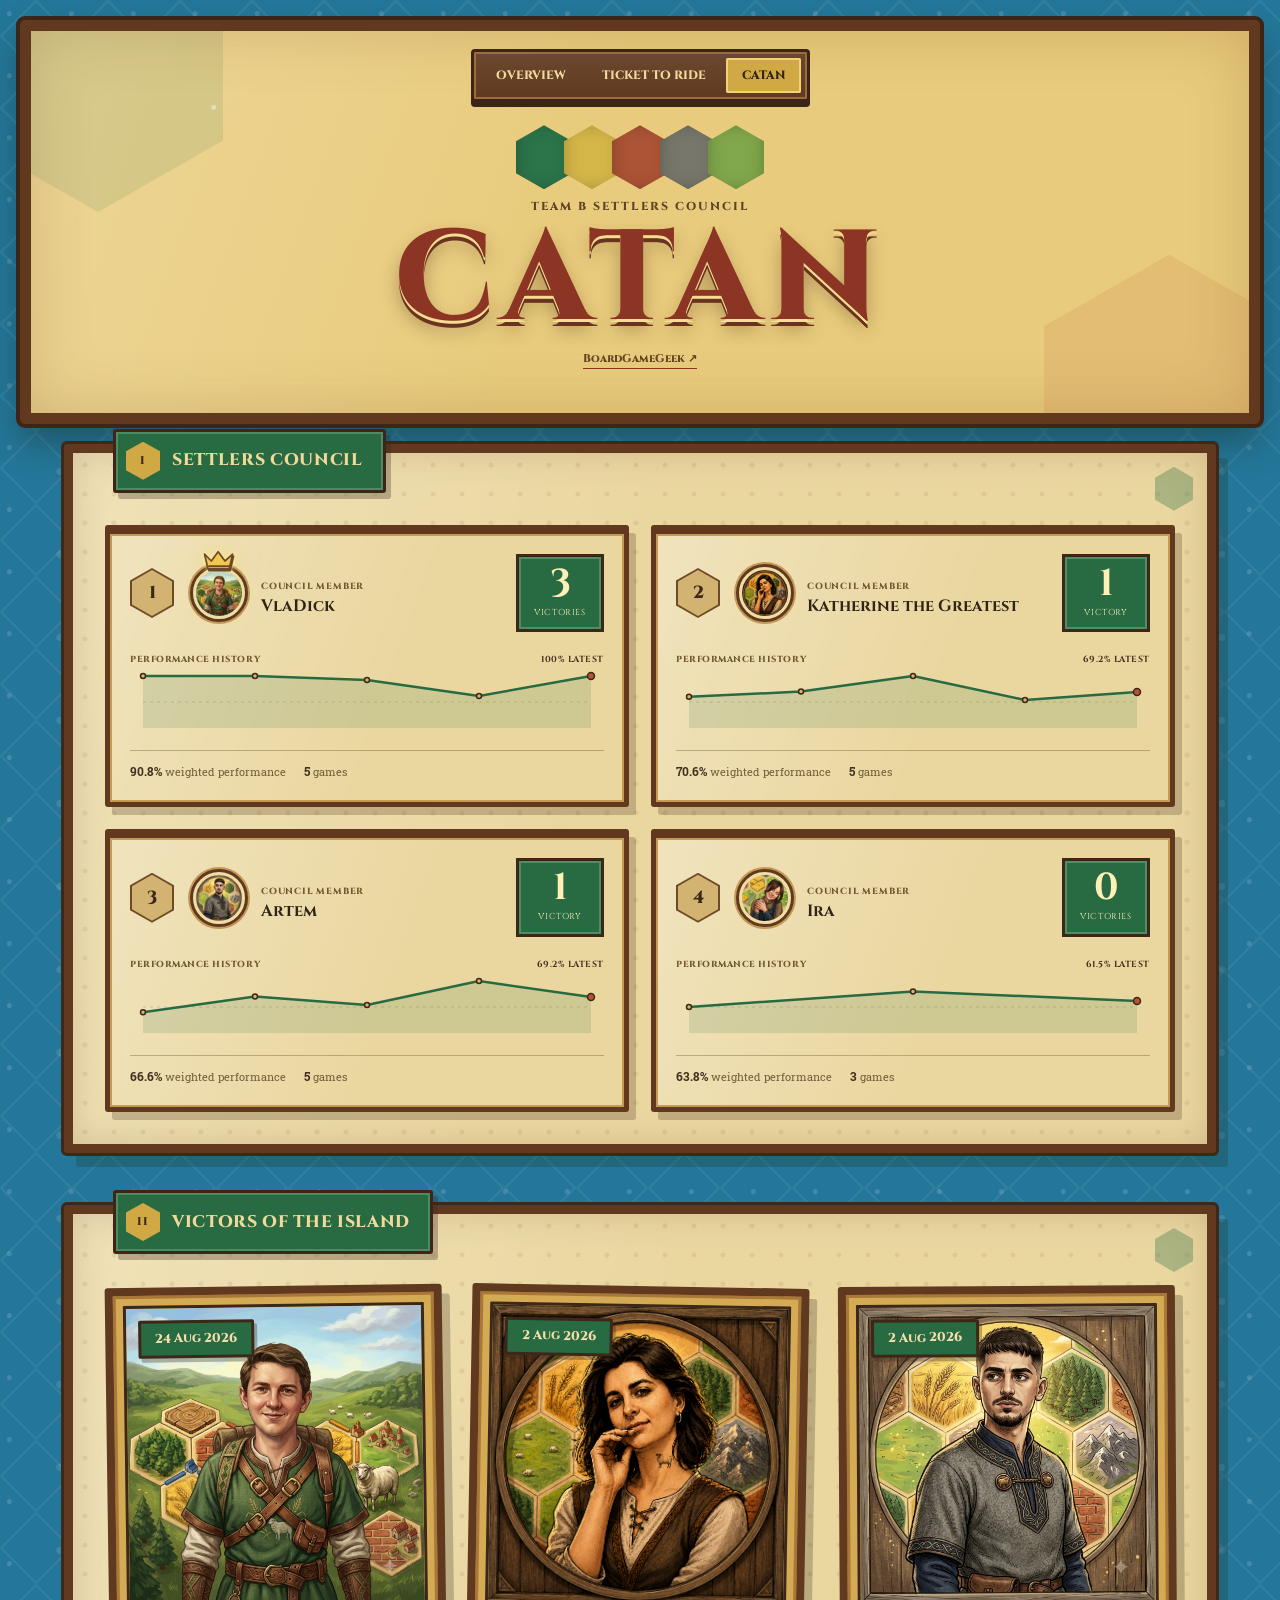
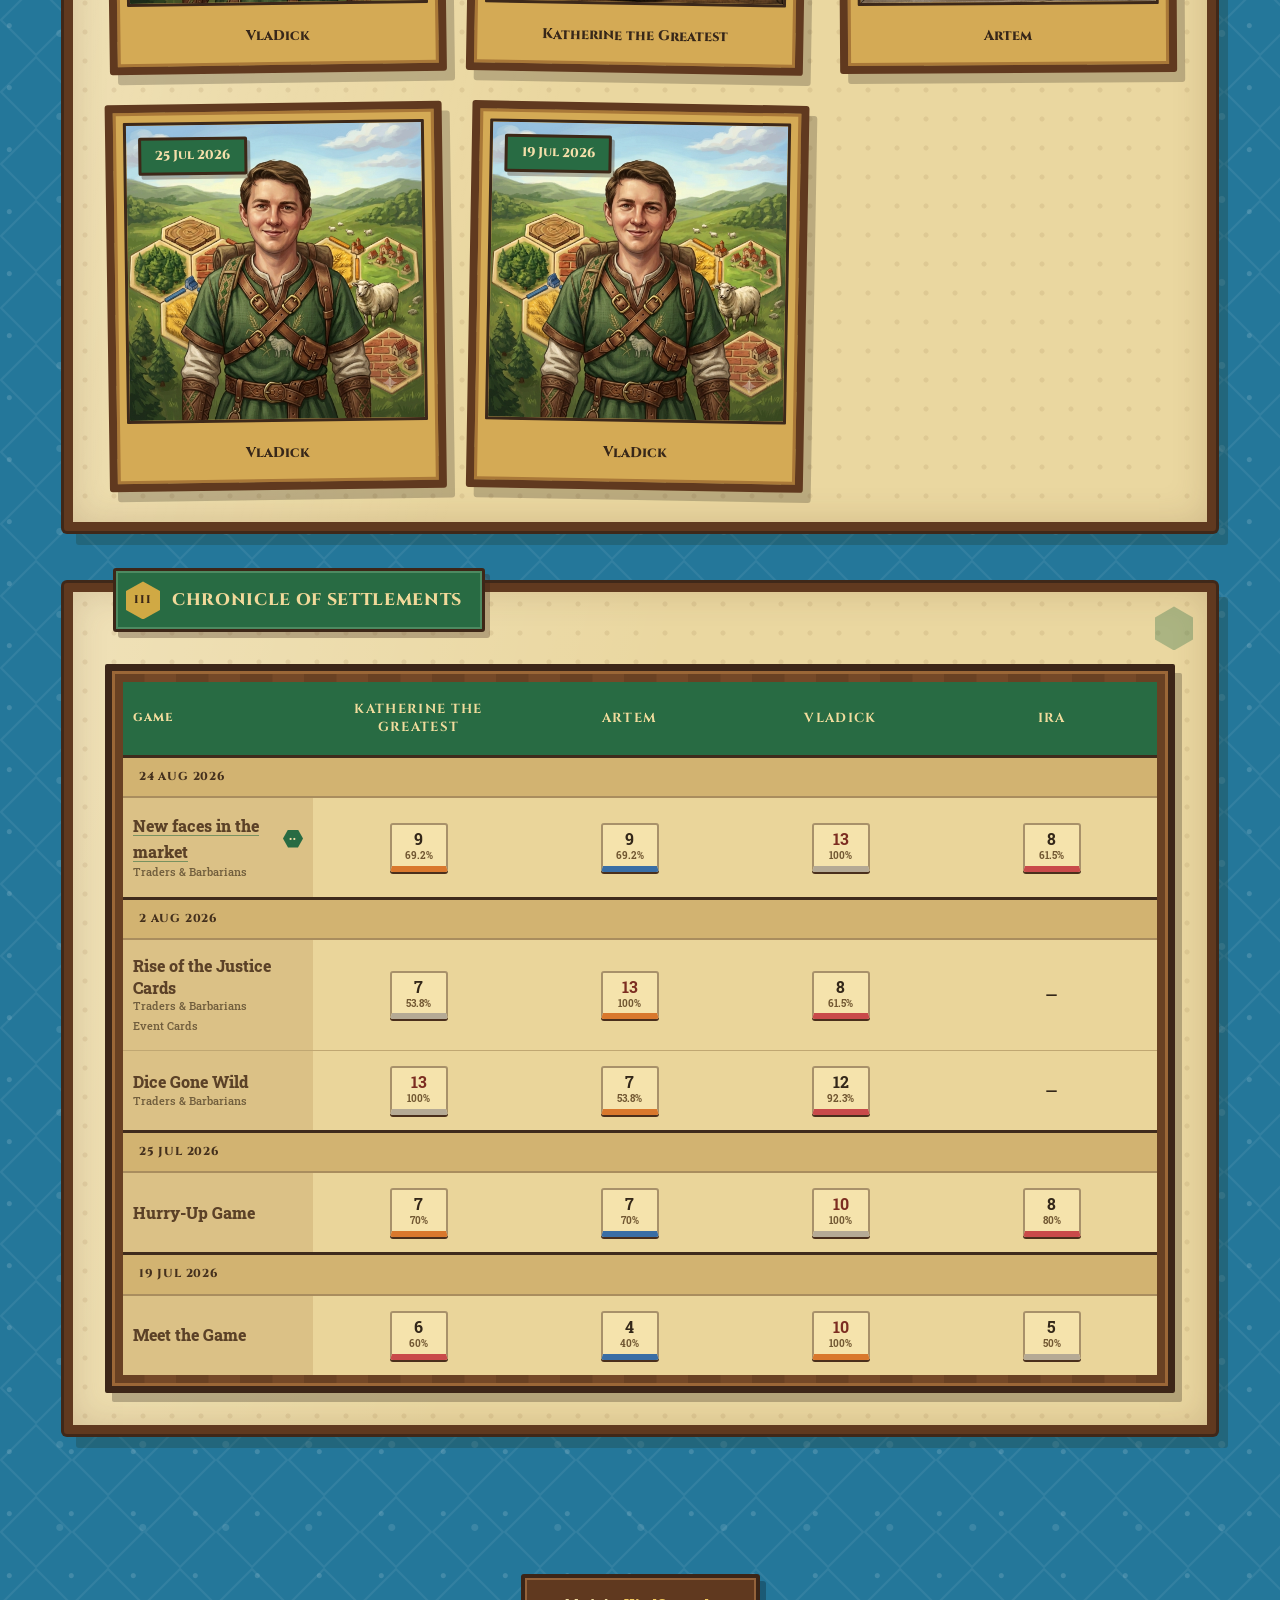
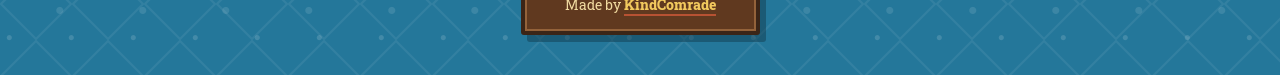
==== commit c1fbbe4f: "Add popup with catan game info" ====
--- a/catan.html
+++ b/catan.html
@@ -31,6 +31,18 @@
             <div class="table-container"><table id="catanTable" class="flat-table catan-table"></table></div>
         </section>
     </main>
+    <dialog id="catanGameDialog" class="catan-game-dialog" aria-labelledby="catanGameDialogTitle">
+        <div class="catan-dialog-panel">
+            <header class="catan-dialog-header">
+                <div>
+                    <p id="catanGameDialogDate" class="catan-dialog-date"></p>
+                    <h2 id="catanGameDialogTitle">Game details</h2>
+                </div>
+                <button class="catan-dialog-close" type="button" aria-label="Close game details">&times;</button>
+            </header>
+            <div id="catanGameDialogContent"></div>
+        </div>
+    </dialog>
     <footer class="footer"><div class="footer-inner">Made by <a href="https://github.com/GrigoryanArtem" target="_blank" rel="noreferrer">KindComrade</a></div></footer>
     <script src="./common.js"></script>
     <script src="./catan.js"></script>
--- a/styles.css
+++ b/styles.css
@@ -447,15 +447,34 @@
     width: 190px;
 }
 
+.catan-table td:first-child {
+    white-space: normal;
+}
+
+.catan-table thead th:not(:first-child) {
+    overflow-wrap: anywhere;
+    line-height: 1.3;
+    white-space: normal;
+}
+
 .game-name,
 .table-secondary {
     display: block;
+}
+
+.game-name {
+    overflow-wrap: anywhere;
+    line-height: 1.35;
 }
 
 .table-secondary {
     color: var(--muted);
     font-size: 0.68rem;
     font-weight: 500;
+}
+
+.table-dlc + .table-dlc {
+    margin-top: 2px;
 }
 
 .score-with-color {
@@ -544,7 +563,7 @@
     height: 82px;
     opacity: 0.22;
     background: #28744d;
-    clip-path: polygon(25% 6.7%, 75% 6.7%, 100% 50%, 75% 93.3%, 25% 93.3%, 0 50%);
+    clip-path: polygon(50% 0, 100% 25%, 100% 75%, 50% 100%, 0 75%, 0 25%);
 }
 
 .game-card--catan::before {
@@ -603,12 +622,14 @@
 }
 
 .game-page .container {
+    width: 100%;
     max-width: 1200px;
     gap: 52px;
 }
 
 .game-page .game-section {
     position: relative;
+    min-width: 0;
     padding: 32px;
 }
 
@@ -964,9 +985,8 @@
     background-image:
         radial-gradient(circle at 15% 22%, rgba(255, 255, 255, 0.14) 0 2px, transparent 3px),
         radial-gradient(circle at 72% 68%, rgba(255, 255, 255, 0.11) 0 3px, transparent 4px),
-        linear-gradient(30deg, rgba(255, 255, 255, 0.035) 12%, transparent 12.5%, transparent 87%, rgba(255, 255, 255, 0.035) 87.5%),
-        linear-gradient(150deg, rgba(255, 255, 255, 0.035) 12%, transparent 12.5%, transparent 87%, rgba(255, 255, 255, 0.035) 87.5%);
-    background-size: 62px 62px, 83px 83px, 72px 126px, 72px 126px;
+        url("data:image/svg+xml,%3Csvg xmlns='http://www.w3.org/2000/svg' width='72' height='72' viewBox='0 0 72 72'%3E%3Cpath d='M36 1L71 36L36 71L1 36Z' fill='none' stroke='%23fff' stroke-opacity='.065' stroke-width='2'/%3E%3C/svg%3E");
+    background-size: 62px 62px, 83px 83px, 72px 72px;
 }
 
 .catan-theme .catan-hero {
@@ -990,7 +1010,7 @@
     width: 250px;
     height: 286px;
     opacity: 0.11;
-    clip-path: polygon(25% 6.7%, 75% 6.7%, 100% 50%, 75% 93.3%, 25% 93.3%, 0 50%);
+    clip-path: polygon(50% 0, 100% 25%, 100% 75%, 50% 100%, 0 75%, 0 25%);
 }
 
 .catan-theme .catan-hero::before {
@@ -1077,7 +1097,7 @@
     height: 64px;
     margin-left: -8px;
     border: 0;
-    clip-path: polygon(25% 6.7%, 75% 6.7%, 100% 50%, 75% 93.3%, 25% 93.3%, 0 50%);
+    clip-path: polygon(50% 0, 100% 25%, 100% 75%, 50% 100%, 0 75%, 0 25%);
     box-shadow: inset 0 0 18px rgba(0, 0, 0, 0.25);
 }
 
@@ -1111,7 +1131,7 @@
     height: 44px;
     opacity: 0.32;
     background: var(--catan-green);
-    clip-path: polygon(25% 6.7%, 75% 6.7%, 100% 50%, 75% 93.3%, 25% 93.3%, 0 50%);
+    clip-path: polygon(50% 0, 100% 25%, 100% 75%, 50% 100%, 0 75%, 0 25%);
 }
 
 .catan-theme .section-title {
@@ -1134,7 +1154,7 @@
     height: 38px;
     color: #3c2817;
     background: var(--catan-wheat);
-    clip-path: polygon(25% 6.7%, 75% 6.7%, 100% 50%, 75% 93.3%, 25% 93.3%, 0 50%);
+    clip-path: polygon(50% 0, 100% 25%, 100% 75%, 50% 100%, 0 75%, 0 25%);
     font-size: 0.7rem;
 }
 
@@ -1150,7 +1170,7 @@
     grid-template-columns: 44px minmax(0, 1fr) auto;
     align-items: center;
     gap: 16px;
-    overflow: hidden;
+    overflow: visible;
     border: 5px solid var(--catan-wood);
     border-top: 9px solid var(--catan-wood);
     border-radius: 3px;
@@ -1161,17 +1181,28 @@
 }
 
 .catan-theme .settler-rank {
+    position: relative;
+    isolation: isolate;
     width: 44px;
     height: 50px;
     display: grid;
     place-items: center;
     color: #3b2818;
-    border: 2px solid #6f4a28;
-    background: #d2b371;
-    clip-path: polygon(25% 6.7%, 75% 6.7%, 100% 50%, 75% 93.3%, 25% 93.3%, 0 50%);
+    border: 0;
+    background: #6f4a28;
+    clip-path: polygon(50% 0, 100% 25%, 100% 75%, 50% 100%, 0 75%, 0 25%);
     font-family: "Cinzel", serif;
     font-size: 1.1rem;
     font-weight: 800;
+}
+
+.catan-theme .settler-rank::before {
+    content: "";
+    position: absolute;
+    z-index: -1;
+    inset: 2px;
+    background: #d2b371;
+    clip-path: polygon(50% 0, 100% 25%, 100% 75%, 50% 100%, 0 75%, 0 25%);
 }
 
 .catan-theme .settler-identity {
@@ -1181,13 +1212,79 @@
     gap: 13px;
 }
 
+.catan-theme .settler-identity > div:last-child {
+    min-width: 0;
+}
+
 .catan-theme .settler-identity .avatar {
+    position: relative;
     width: 58px;
     height: 58px;
+    flex-shrink: 0;
     border: 3px solid var(--catan-wood);
     border-radius: 50%;
     background: #f0dda6;
     box-shadow: 0 0 0 2px #c29a55;
+}
+
+.catan-theme .settler-crown {
+    position: absolute;
+    z-index: 2;
+    top: -18px;
+    left: 50%;
+    width: 34px;
+    height: 24px;
+    overflow: visible;
+    filter:
+        drop-shadow(1px 2px 0 #6f4a28)
+        drop-shadow(0 0 2px rgba(255, 244, 180, 0.65))
+        drop-shadow(0 0 6px rgba(255, 218, 91, 0.35))
+        drop-shadow(0 0 12px rgba(255, 218, 91, 0.18))
+        drop-shadow(0 0 18px rgba(255, 218, 91, 0.08));
+    transform: translateX(-50%);
+    transform-origin: 50% 100%;
+    animation: settler-crown-glow 2.6s ease-in-out infinite;
+}
+
+.catan-theme .settler-crown path:first-of-type {
+    fill: #f0c84f;
+    stroke: #6f4a28;
+    stroke-linejoin: round;
+    stroke-width: 2;
+}
+
+.catan-theme .settler-crown path:last-of-type {
+    fill: none;
+    stroke: #6f4a28;
+    stroke-linecap: round;
+    stroke-width: 2;
+}
+
+@keyframes settler-crown-glow {
+    0%, 100% {
+        filter:
+            drop-shadow(1px 2px 0 #6f4a28)
+            drop-shadow(0 0 2px rgba(255, 244, 180, 0.65))
+            drop-shadow(0 0 6px rgba(255, 218, 91, 0.35))
+            drop-shadow(0 0 12px rgba(255, 218, 91, 0.18))
+            drop-shadow(0 0 18px rgba(255, 218, 91, 0.08));
+    }
+    45% {
+        filter:
+            drop-shadow(1px 2px 0 #6f4a28)
+            drop-shadow(0 0 6px rgba(255, 248, 199, 1))
+            drop-shadow(0 0 13px rgba(255, 218, 91, 1))
+            drop-shadow(0 0 25px rgba(255, 218, 91, 0.82))
+            drop-shadow(0 0 40px rgba(255, 218, 91, 0.48));
+    }
+    65% {
+        filter:
+            drop-shadow(1px 2px 0 #6f4a28)
+            drop-shadow(0 0 4px rgba(255, 244, 180, 0.82))
+            drop-shadow(0 0 18px rgba(255, 218, 91, 0.88))
+            drop-shadow(0 0 34px rgba(255, 218, 91, 0.7))
+            drop-shadow(0 0 52px rgba(255, 218, 91, 0.38));
+    }
 }
 
 .catan-theme .settler-identity .avatar img {
@@ -1205,12 +1302,11 @@
 
 .catan-theme .settler-identity h3 {
     margin: 2px 0 0;
-    overflow: hidden;
     color: #302417;
     font-family: "Cinzel", serif;
     font-size: 1.02rem;
     line-height: 1.15;
-    text-overflow: ellipsis;
+    overflow-wrap: anywhere;
 }
 
 .catan-theme .settler-victories {
@@ -1240,7 +1336,7 @@
 }
 
 .catan-theme .settler-details {
-    grid-column: 2 / -1;
+    grid-column: 1 / -1;
     padding-top: 11px;
     display: flex;
     gap: 18px;
@@ -1254,12 +1350,106 @@
     font-size: 0.78rem;
 }
 
+.catan-theme .settler-chart {
+    min-width: 0;
+    grid-column: 1 / -1;
+    padding-top: 4px;
+}
+
+.catan-theme .settler-chart-heading {
+    display: flex;
+    justify-content: space-between;
+    gap: 10px;
+    color: #715732;
+    font-family: "Cinzel", serif;
+    font-size: 0.55rem;
+    font-weight: 800;
+    letter-spacing: 0.06em;
+    text-transform: uppercase;
+}
+
+.catan-theme .settler-chart-heading strong {
+    color: #44301d;
+    white-space: nowrap;
+}
+
+.catan-theme .settler-chart svg {
+    width: min(100%, 460px);
+    height: auto;
+    margin: 4px auto 0;
+    display: block;
+    border-radius: 2px;
+    background: transparent;
+}
+
+.catan-theme .settler-chart-area {
+    fill: rgba(40, 107, 67, 0.14);
+}
+
+.catan-theme .settler-chart-grid {
+    stroke: rgba(75, 47, 26, 0.18);
+    stroke-dasharray: 3 4;
+    vector-effect: non-scaling-stroke;
+}
+
+.catan-theme .settler-chart-line {
+    fill: none;
+    stroke: var(--catan-green);
+    stroke-linecap: round;
+    stroke-linejoin: round;
+    stroke-width: 2.5;
+    vector-effect: non-scaling-stroke;
+}
+
+.catan-theme .settler-chart-dot {
+    fill: #d2b371;
+    stroke: #3c2818;
+    stroke-width: 1.5;
+    vector-effect: non-scaling-stroke;
+}
+
+.catan-theme .settler-chart-dot.is-latest {
+    fill: #b75233;
+}
+
 .catan-theme .best-card {
+    --frame-angle: -0.8deg;
     padding: 10px;
     border: 8px solid var(--catan-wood);
     border-radius: 3px;
     background: #d4aa55;
     box-shadow: 8px 10px 0 rgba(44, 37, 24, 0.25), inset 0 0 0 3px #a97838;
+    transform: rotate(var(--frame-angle));
+    transform-origin: 50% 8%;
+}
+
+.catan-theme .best-card:nth-child(3n + 2) {
+    --frame-angle: 1deg;
+}
+
+.catan-theme .best-card:nth-child(3n) {
+    --frame-angle: -0.35deg;
+}
+
+.catan-theme .best-card:hover {
+    animation: catan-frame-wobble 600ms ease-in-out;
+}
+
+@keyframes catan-frame-wobble {
+    0%, 100% { transform: rotate(var(--frame-angle)); }
+    25% { transform: rotate(calc(var(--frame-angle) + 1.5deg)); }
+    50% { transform: rotate(calc(var(--frame-angle) - 1.2deg)); }
+    75% { transform: rotate(calc(var(--frame-angle) + 0.6deg)); }
+}
+
+@media (prefers-reduced-motion: reduce) {
+    .catan-theme .best-card:hover {
+        animation: none;
+    }
+
+    .catan-theme .settler-crown {
+        animation: none;
+    }
 }
 
 .catan-theme .best-photo {
@@ -1288,6 +1478,12 @@
     font-size: 0.88rem;
 }
 
+.catan-theme .best-info span {
+    max-width: 100%;
+    overflow-wrap: anywhere;
+    text-align: center;
+}
+
 .catan-theme .table-container {
     padding: 11px;
     border: 7px solid #3c2618;
@@ -1327,9 +1523,501 @@
     background: rgba(114, 74, 34, 0.1);
 }
 
+.catan-theme .flat-table .catan-date-row th {
+    padding: 10px 16px;
+    color: #44301d;
+    border-top: 3px solid #3f2b1c;
+    border-bottom: 2px solid rgba(94, 61, 31, 0.45);
+    background: #d2b371;
+    font-size: 0.72rem;
+    letter-spacing: 0.07em;
+    text-align: left;
+}
+
+.catan-theme .catan-details-trigger {
+    width: 100%;
+    padding: 0;
+    display: flex;
+    align-items: center;
+    gap: 7px;
+    color: inherit;
+    border: 0;
+    background: transparent;
+    font: inherit;
+    text-align: left;
+    cursor: pointer;
+}
+
+.catan-theme .catan-details-trigger > span {
+    text-decoration: underline;
+    text-decoration-color: rgba(40, 107, 67, 0.55);
+    text-decoration-thickness: 1px;
+    text-underline-offset: 3px;
+}
+
+.catan-theme .catan-details-indicator {
+    position: relative;
+    width: 20px;
+    height: 18px;
+    flex: 0 0 auto;
+    background: var(--catan-green);
+    clip-path: polygon(25% 0, 75% 0, 100% 50%, 75% 100%, 25% 100%, 0 50%);
+}
+
+.catan-theme .catan-details-indicator::before {
+    position: absolute;
+    inset: 0;
+    display: grid;
+    place-items: center;
+    color: #f4dfaa;
+    content: "••";
+    font: 700 0.48rem/1 sans-serif;
+    letter-spacing: 1px;
+}
+
+.catan-theme .catan-details-trigger:hover > span,
+.catan-theme .catan-details-trigger:focus-visible > span {
+    color: #7c2d21;
+    text-decoration-color: #7c2d21;
+}
+
+.catan-theme .catan-details-trigger:focus-visible {
+    outline: 2px solid #7c2d21;
+    outline-offset: 4px;
+}
+
+.has-open-dialog {
+    overflow: hidden;
+}
+
+.catan-game-dialog {
+    width: min(920px, calc(100vw - 32px));
+    max-height: min(880px, calc(100vh - 32px));
+    padding: 0;
+    overflow: auto;
+    scrollbar-color: var(--catan-green) #b9884d;
+    scrollbar-width: auto;
+    color: #332719;
+    border: 7px solid #3c2618;
+    border-radius: 4px;
+    background: #e6cf92;
+    box-shadow: 12px 16px 0 rgba(20, 18, 14, 0.35), inset 0 0 0 3px #9b6737;
+    font-family: "Roboto Slab", serif;
+}
+
+.catan-game-dialog::-webkit-scrollbar {
+    width: 16px;
+}
+
+.catan-game-dialog::-webkit-scrollbar-track {
+    border-left: 3px solid #3c2818;
+    background:
+        repeating-linear-gradient(0deg, rgba(60, 40, 24, 0.16) 0 2px, transparent 2px 12px),
+        #b9884d;
+    box-shadow: inset 2px 0 0 rgba(255, 226, 155, 0.2);
+}
+
+.catan-game-dialog::-webkit-scrollbar-thumb {
+    border: 3px solid #3c2818;
+    border-radius: 2px;
+    background:
+        linear-gradient(90deg, rgba(255, 239, 190, 0.13), transparent 40%),
+        var(--catan-green);
+    box-shadow: inset 0 0 0 2px #4d8b61;
+}
+
+.catan-game-dialog::-webkit-scrollbar-thumb:hover {
+    background: #347a4e;
+}
+
+.catan-game-dialog::-webkit-scrollbar-button {
+    display: none;
+}
+
+.catan-game-dialog::backdrop {
+    background: rgba(20, 31, 27, 0.76);
+    backdrop-filter: blur(3px);
+}
+
+.catan-dialog-panel {
+    padding: 24px;
+}
+
+.catan-dialog-header {
+    display: flex;
+    align-items: flex-start;
+    justify-content: space-between;
+    gap: 24px;
+    padding-bottom: 18px;
+    border-bottom: 3px solid rgba(75, 47, 26, 0.34);
+}
+
+.catan-dialog-header h2,
+.catan-dialog-section h3 {
+    margin: 0;
+    font-family: "Cinzel", serif;
+}
+
+.catan-dialog-header h2 {
+    font-size: clamp(1.35rem, 4vw, 2rem);
+    line-height: 1.2;
+}
+
+.catan-dialog-date {
+    margin: 0 0 3px;
+    color: #765334;
+    font-size: 0.72rem;
+    font-weight: 700;
+    letter-spacing: 0.08em;
+    text-transform: uppercase;
+}
+
+.catan-dialog-close {
+    width: 42px;
+    height: 42px;
+    flex: 0 0 auto;
+    padding: 0 0 3px;
+    color: #f4dfaa;
+    border: 0;
+    background: #b75233;
+    clip-path: polygon(25% 4%, 75% 4%, 100% 50%, 75% 96%, 25% 96%, 0 50%);
+    filter: drop-shadow(3px 4px 0 rgba(57, 37, 22, 0.38));
+    font: 700 1.8rem/1 sans-serif;
+    cursor: pointer;
+}
+
+.catan-dialog-close:hover,
+.catan-dialog-close:focus-visible {
+    background: #973f29;
+    transform: translateY(-1px);
+}
+
+.catan-game-summary {
+    display: grid;
+    grid-template-columns: repeat(3, 1fr);
+    gap: 10px;
+    margin: 18px 0 28px;
+}
+
+.catan-game-summary span {
+    padding: 11px 14px;
+    border: 2px solid rgba(75, 47, 26, 0.35);
+    background: rgba(255, 247, 207, 0.34);
+    text-align: center;
+}
+
+.catan-game-summary strong {
+    display: block;
+    color: #7c2d21;
+    font: 700 1.35rem/1 "Cinzel", serif;
+}
+
+.catan-dialog-section + .catan-dialog-section {
+    margin-top: 34px;
+}
+
+.catan-dialog-section-heading {
+    display: flex;
+    align-items: baseline;
+    justify-content: space-between;
+    gap: 16px;
+    margin-bottom: 14px;
+}
+
+.catan-dialog-section-heading h3 {
+    font-size: 1rem;
+}
+
+.catan-dialog-section-heading span {
+    color: #765334;
+    font-size: 0.72rem;
+    text-align: right;
+}
+
+.dice-histogram-scroll {
+    overflow-x: auto;
+    border: 3px solid #3f2b1c;
+    background: rgba(255, 247, 207, 0.3);
+}
+
+.dice-histogram {
+    min-width: 610px;
+    height: 240px;
+    padding: 20px 18px 12px;
+    display: grid;
+    grid-template-columns: repeat(11, 1fr);
+    gap: 9px;
+    align-items: end;
+}
+
+.dice-histogram-column {
+    height: 100%;
+    display: grid;
+    grid-template-rows: 1fr 24px 17px;
+    justify-items: center;
+    gap: 3px;
+}
+
+.dice-histogram-track {
+    position: relative;
+    width: 100%;
+    border-bottom: 2px solid #604126;
+}
+
+.dice-histogram-bar {
+    position: absolute;
+    right: 0;
+    bottom: 0;
+    left: 0;
+    height: var(--dice-bar-height);
+    min-height: 2px;
+    border: 2px solid #245536;
+    border-bottom: 0;
+    background: var(--catan-green);
+}
+
+.dice-histogram-bar b {
+    position: absolute;
+    right: 0;
+    bottom: 0;
+    left: 0;
+    height: 21px;
+    display: grid;
+    place-items: center;
+    color: #4b3522;
+    border-top: 1px solid rgba(75, 47, 26, 0.38);
+    background: rgba(230, 207, 146, 0.88);
+    font: 700 0.7rem/1 "Cinzel", serif;
+    font-variant-numeric: tabular-nums;
+}
+
+.dice-histogram-column.is-rerolled .dice-histogram-bar {
+    border-color: #7c2d21;
+    background: repeating-linear-gradient(135deg, #b75233 0 7px, #d2b371 7px 12px);
+}
+
+.dice-histogram-column strong {
+    width: 30px;
+    height: 30px;
+    display: grid;
+    place-items: center;
+    color: #3c2818;
+    border: 2px solid #3c2818;
+    border-radius: 5px;
+    background: #f5e4ad;
+    font: 700 0.8rem/1 "Cinzel", serif;
+}
+
+.dice-histogram-column small {
+    color: #8b3525;
+    font-size: 0.57rem;
+    font-weight: 700;
+    text-transform: uppercase;
+}
+
+.player-dice-stats {
+    display: grid;
+    grid-template-columns: repeat(2, minmax(0, 1fr));
+    gap: 12px;
+}
+
+.player-dice-card {
+    min-width: 0;
+    padding: 13px;
+    border: 2px solid rgba(75, 47, 26, 0.42);
+    background: rgba(255, 247, 207, 0.25);
+}
+
+.player-dice-card-header h4 {
+    margin: 0;
+    display: flex;
+    align-items: center;
+    gap: 8px;
+    overflow-wrap: anywhere;
+    font: 700 0.82rem/1.3 "Cinzel", serif;
+}
+
+.player-dice-card-header h4 i {
+    width: 11px;
+    height: 16px;
+    flex: 0 0 auto;
+    border: 2px solid #3c2818;
+    background: var(--player-color);
+    transform: rotate(30deg);
+}
+
+.player-dice-card-header p {
+    margin: 7px 0 11px;
+    color: #765334;
+    font-size: 0.62rem;
+    line-height: 1.45;
+}
+
+.player-dice-distribution {
+    height: 118px;
+    display: grid;
+    grid-template-columns: repeat(11, minmax(0, 1fr));
+    gap: 3px;
+}
+
+.player-dice-column {
+    min-width: 0;
+    display: grid;
+    grid-template-rows: 1fr 16px;
+    justify-items: center;
+    gap: 3px;
+}
+
+.player-dice-column > i {
+    position: relative;
+    width: 100%;
+    border-bottom: 1px solid rgba(75, 47, 26, 0.42);
+}
+
+.player-dice-column > i > em {
+    position: absolute;
+    right: 1px;
+    bottom: 0;
+    left: 1px;
+    height: var(--player-dice-height);
+    min-height: 1px;
+    border: 1px solid rgba(36, 85, 54, 0.8);
+    border-bottom: 0;
+    background: var(--player-color);
+}
+
+.player-dice-column > i > em > b {
+    position: absolute;
+    right: 0;
+    bottom: 0;
+    left: 0;
+    height: 16px;
+    display: grid;
+    place-items: center;
+    color: #4b3522;
+    border-top: 1px solid rgba(75, 47, 26, 0.34);
+    background: rgba(230, 207, 146, 0.88);
+    font: 700 0.58rem/1 "Cinzel", serif;
+    font-variant-numeric: tabular-nums;
+}
+
+.player-dice-column.is-rerolled > i > em {
+    border-color: #7c2d21;
+    background: repeating-linear-gradient(135deg, #b75233 0 4px, #d2b371 4px 7px);
+}
+
+.player-dice-column small {
+    color: #765334;
+    font-size: 0.55rem;
+    line-height: 1;
+}
+
+.catan-turn-list {
+    margin: 0;
+    padding: 0;
+    border: 3px solid #3f2b1c;
+    list-style: none;
+}
+
+.catan-turn-row {
+    min-height: 48px;
+    padding: 8px 12px;
+    display: grid;
+    grid-template-columns: 48px minmax(170px, 1fr) minmax(110px, auto);
+    align-items: center;
+    gap: 10px;
+    border-bottom: 1px solid rgba(94, 61, 31, 0.3);
+    background: rgba(255, 247, 207, 0.22);
+}
+
+.catan-turn-row:nth-of-type(odd) {
+    background: rgba(114, 74, 34, 0.08);
+}
+
+.catan-turn-list li:last-child {
+    border-bottom: 0;
+}
+
+.turn-round-separator {
+    padding: 7px 12px;
+    color: #f1dc9d;
+    border-top: 2px solid #3f2b1c;
+    border-bottom: 2px solid #3f2b1c;
+    background: var(--catan-green);
+    font: 700 0.65rem/1 "Cinzel", serif;
+    letter-spacing: 0.08em;
+    text-transform: uppercase;
+}
+
+.turn-round-separator:first-child {
+    border-top: 0;
+}
+
+.turn-number {
+    color: #765334;
+    font-size: 0.7rem;
+    font-weight: 700;
+}
+
+.turn-player {
+    min-width: 0;
+    display: flex;
+    align-items: center;
+    gap: 9px;
+    overflow-wrap: anywhere;
+    font-size: 0.82rem;
+    font-weight: 700;
+}
+
+.turn-player i {
+    width: 12px;
+    height: 18px;
+    flex: 0 0 auto;
+    border: 2px solid #3c2818;
+    background: var(--player-color);
+    transform: rotate(30deg);
+}
+
+.turn-rolls {
+    display: flex;
+    align-items: center;
+    justify-content: flex-end;
+    flex-wrap: wrap;
+    gap: 5px;
+}
+
+.turn-roll {
+    width: 30px;
+    height: 30px;
+    display: inline-grid;
+    place-items: center;
+    flex: 0 0 auto;
+    border: 2px solid #245536;
+    border-radius: 5px;
+    background: #f5e4ad;
+    font: 700 0.76rem/1 "Cinzel", serif;
+}
+
+.turn-roll.is-rerolled {
+    color: #7c2d21;
+    border-color: #7c2d21;
+    background: repeating-linear-gradient(135deg, #e7bd72 0 6px, #f5e4ad 6px 10px);
+    text-decoration: line-through;
+}
+
+.turn-roll-arrow {
+    color: #8b3525;
+    font-weight: 700;
+}
+
+.catan-turn-list .is-incomplete {
+    color: #7c2d21;
+}
+
 .catan-theme .score-with-color {
     min-width: 58px;
     padding: 6px 10px 5px;
+    flex-direction: column;
     border: 2px solid rgba(73, 47, 27, 0.45);
     border-bottom: 6px solid var(--player-color);
     border-radius: 3px;
@@ -1338,6 +2026,19 @@
     font-size: 1rem;
 }
 
+.catan-theme .score-with-color strong {
+    font-size: 1rem;
+    line-height: 1;
+}
+
+.catan-theme .score-with-color small {
+    margin-top: 4px;
+    color: #715732;
+    font-size: 0.62rem;
+    font-weight: 700;
+    line-height: 1;
+}
+
 .catan-theme .cell-good {
     color: #7c2d21;
     text-decoration-color: #a64b2f;
@@ -1420,4 +2121,67 @@
         justify-content: space-between;
         gap: 8px;
     }
-}
+
+    .catan-game-dialog {
+        width: calc(100vw - 16px);
+        max-height: calc(100vh - 16px);
+        border-width: 4px;
+    }
+
+    .catan-dialog-panel {
+        padding: 16px;
+    }
+
+    .catan-game-summary {
+        gap: 6px;
+    }
+
+    .catan-game-summary span {
+        padding-inline: 6px;
+        font-size: 0.68rem;
+    }
+
+    .catan-dialog-section-heading {
+        align-items: flex-start;
+        flex-direction: column;
+        gap: 2px;
+    }
+
+    .catan-dialog-section-heading span {
+        text-align: left;
+    }
+
+    .dice-histogram-scroll {
+        overflow-x: visible;
+    }
+
+    .dice-histogram {
+        min-width: 0;
+        height: 200px;
+        padding-inline: 7px;
+        gap: 2px;
+    }
+
+    .dice-histogram-column strong {
+        width: 22px;
+        height: 26px;
+        font-size: 0.65rem;
+    }
+
+    .dice-histogram-column small {
+        font-size: 0.45rem;
+    }
+
+    .player-dice-stats {
+        grid-template-columns: 1fr;
+    }
+
+    .catan-turn-row {
+        grid-template-columns: 42px 1fr auto;
+        gap: 6px;
+    }
+
+    .turn-player {
+        font-size: 0.72rem;
+    }
+}
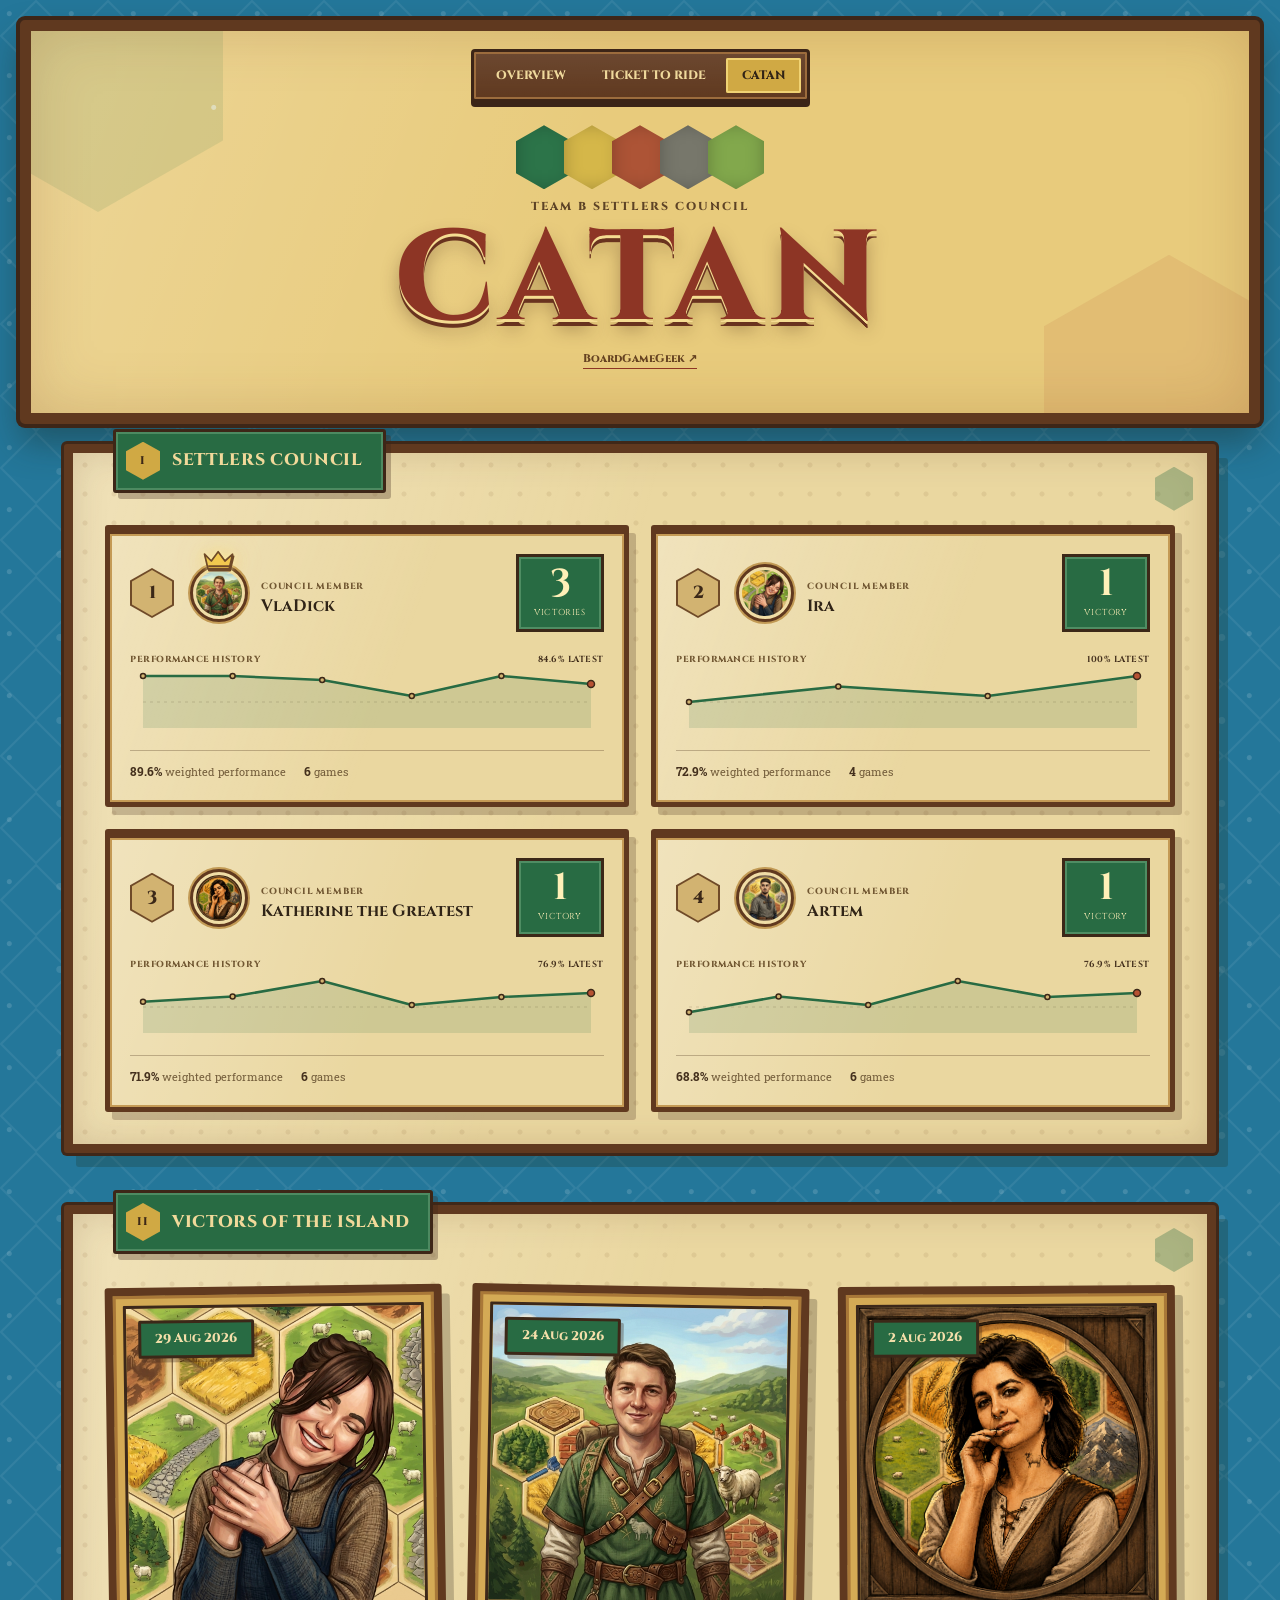
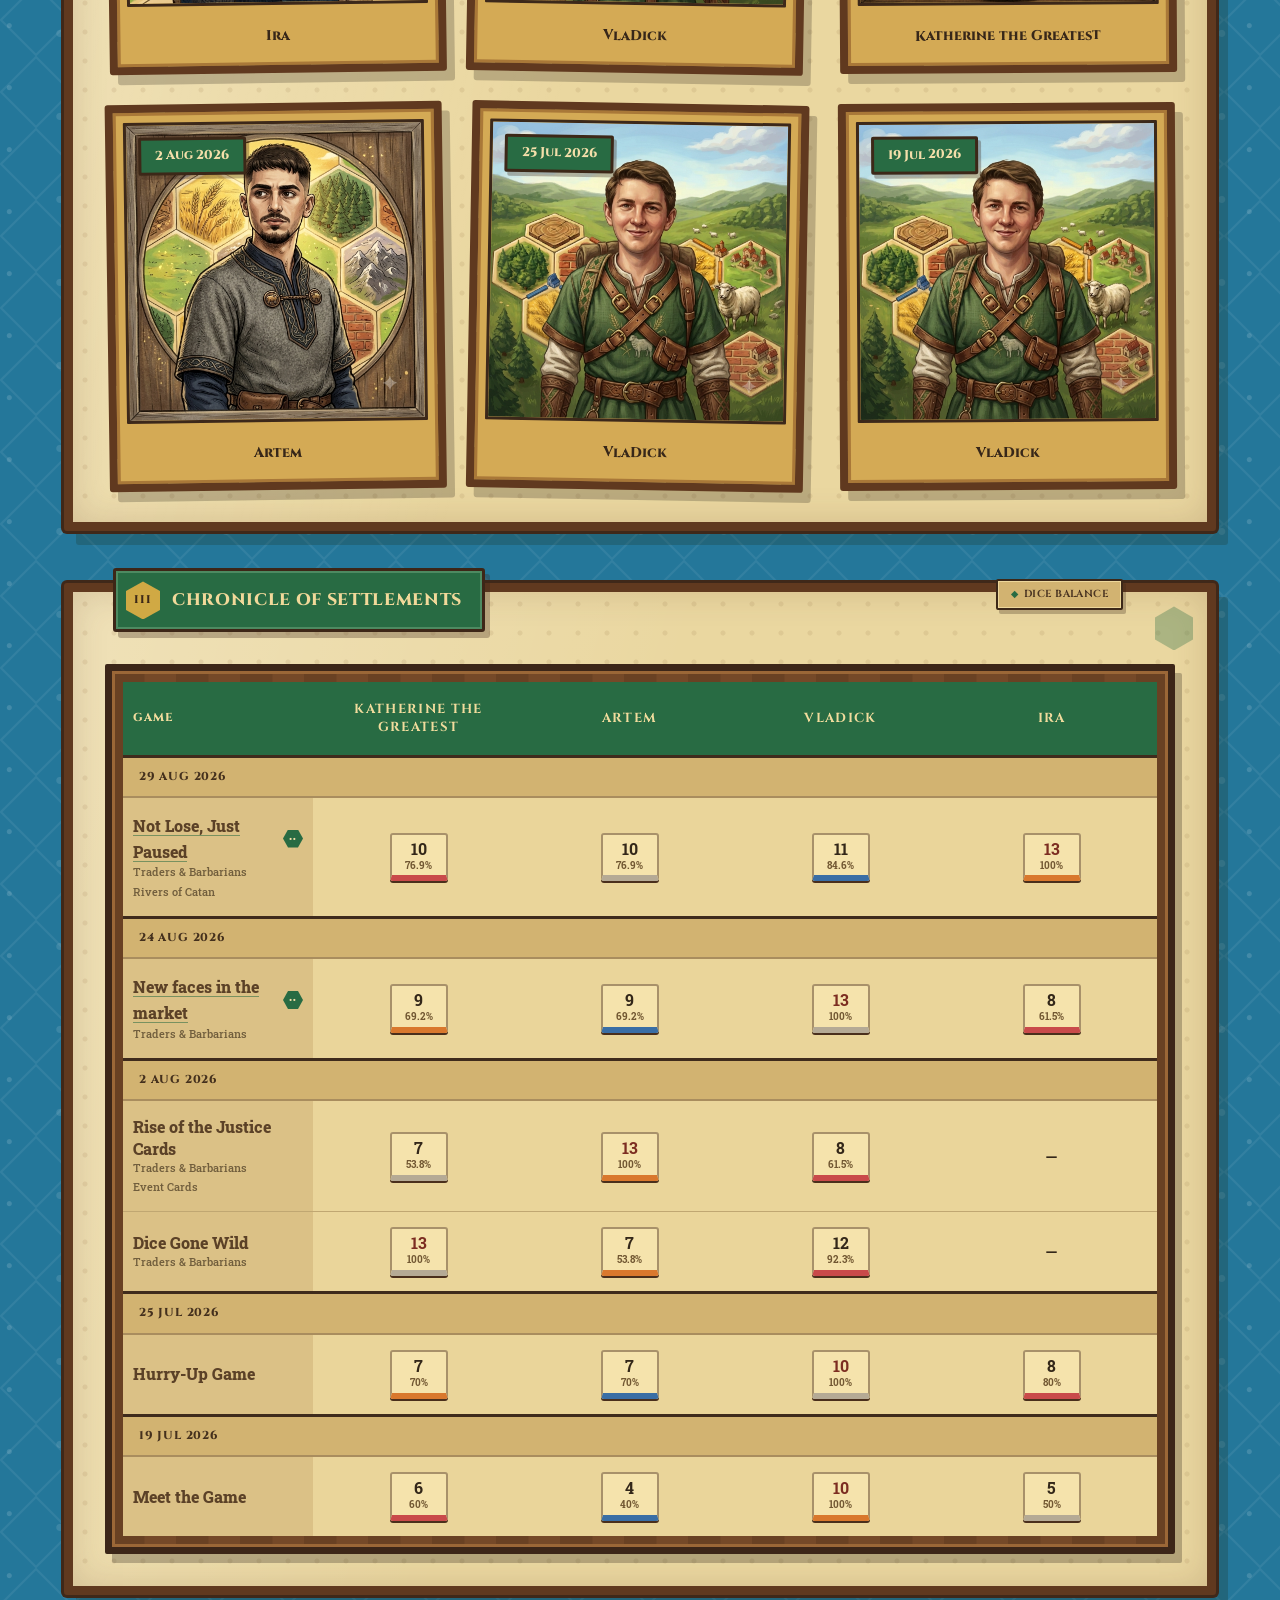
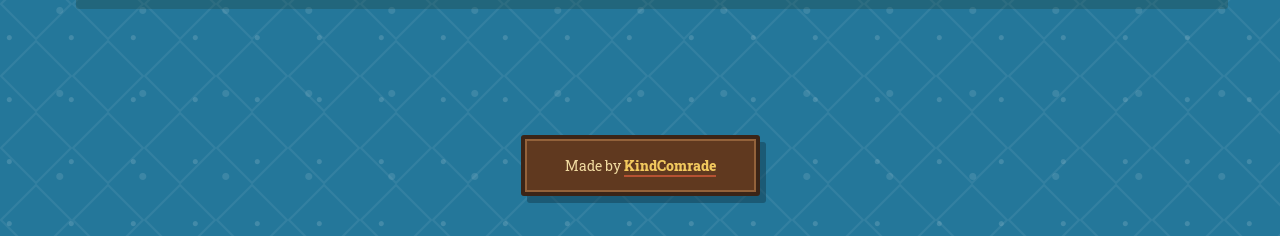
==== commit c47f460d: "Add dice balance button" ====
--- a/catan.html
+++ b/catan.html
@@ -27,7 +27,10 @@
         <section class="game-section"><h2 class="section-title"><span>I</span> Settlers council</h2><div id="catanStats" class="player-stats-grid"></div></section>
         <section class="game-section"><h2 class="section-title"><span>II</span> Victors of the island</h2><div id="bestList" class="best-grid"></div></section>
         <section class="game-section">
-            <h2 class="section-title"><span>III</span> Chronicle of settlements</h2>
+            <div class="catan-chronicle-heading">
+                <h2 class="section-title"><span>III</span> Chronicle of settlements</h2>
+                <button id="catanDiceSummaryButton" class="catan-dice-summary-button" type="button">Dice balance</button>
+            </div>
             <div class="table-container"><table id="catanTable" class="flat-table catan-table"></table></div>
         </section>
     </main>
--- a/styles.css
+++ b/styles.css
@@ -1158,6 +1158,50 @@
     font-size: 0.7rem;
 }
 
+.catan-chronicle-heading {
+    display: flex;
+    align-items: flex-start;
+    justify-content: space-between;
+    gap: 14px;
+}
+
+.catan-dice-summary-button {
+    position: relative;
+    z-index: 1;
+    margin: -45px 52px 0 0;
+    padding: 8px 13px;
+    flex: 0 0 auto;
+    color: #4b3522;
+    border: 2px solid #3c2818;
+    border-radius: 2px;
+    background: #d2b371;
+    box-shadow: 3px 4px 0 rgba(57, 37, 22, 0.28), inset 0 0 0 1px #edd79b;
+    font: 700 0.64rem/1 "Cinzel", serif;
+    letter-spacing: 0.04em;
+    text-transform: uppercase;
+    cursor: pointer;
+}
+
+.catan-dice-summary-button::before {
+    margin-right: 6px;
+    color: var(--catan-green);
+    content: "◆";
+    font-size: 0.58rem;
+}
+
+.catan-dice-summary-button:hover,
+.catan-dice-summary-button:focus-visible {
+    color: #f4dfaa;
+    background: var(--catan-green);
+    box-shadow: 3px 4px 0 rgba(57, 37, 22, 0.32), inset 0 0 0 1px #4d8b61;
+    transform: translateY(-1px);
+}
+
+.catan-dice-summary-button:hover::before,
+.catan-dice-summary-button:focus-visible::before {
+    color: #f2c95e;
+}
+
 .catan-theme .player-stats-grid {
     grid-template-columns: repeat(2, minmax(0, 1fr));
     gap: 22px;
@@ -1712,6 +1756,36 @@
     font: 700 1.35rem/1 "Cinzel", serif;
 }
 
+.catan-calibration-summary {
+    display: grid;
+    grid-template-columns: repeat(3, 1fr);
+    gap: 10px;
+    margin: 18px 0 28px;
+}
+
+.catan-calibration-summary > span {
+    min-width: 0;
+    padding: 13px 10px;
+    display: grid;
+    place-items: center;
+    align-content: center;
+    border: 2px solid rgba(75, 47, 26, 0.35);
+    background: rgba(255, 247, 207, 0.34);
+    text-align: center;
+}
+
+.catan-calibration-summary strong {
+    color: #7c2d21;
+    font: 700 1.35rem/1 "Cinzel", serif;
+}
+
+.catan-calibration-summary small {
+    margin-top: 6px;
+    color: #765334;
+    font-size: 0.65rem;
+    line-height: 1.25;
+}
+
 .catan-dialog-section + .catan-dialog-section {
     margin-top: 34px;
 }
@@ -1791,6 +1865,28 @@
     font-variant-numeric: tabular-nums;
 }
 
+.dice-expected-marker {
+    position: absolute;
+    right: -4px;
+    bottom: var(--dice-expected-height);
+    left: -4px;
+    z-index: 2;
+    border-top: 2px dashed #7c2d21;
+    pointer-events: none;
+}
+
+.dice-expected-marker::after {
+    position: absolute;
+    top: -5px;
+    right: -1px;
+    width: 8px;
+    height: 8px;
+    border: 1px solid #3c2818;
+    background: #f2c95e;
+    content: "";
+    transform: rotate(45deg);
+}
+
 .dice-histogram-column.is-rerolled .dice-histogram-bar {
     border-color: #7c2d21;
     background: repeating-linear-gradient(135deg, #b75233 0 7px, #d2b371 7px 12px);
@@ -1813,6 +1909,44 @@
     font-size: 0.57rem;
     font-weight: 700;
     text-transform: uppercase;
+}
+
+.dice-histogram-legend {
+    margin-top: 9px;
+    display: flex;
+    justify-content: flex-end;
+    gap: 18px;
+    color: #765334;
+    font-size: 0.64rem;
+    font-weight: 700;
+}
+
+.dice-histogram-legend span::before {
+    width: 18px;
+    height: 8px;
+    margin-right: 6px;
+    display: inline-block;
+    content: "";
+}
+
+.dice-histogram-legend .is-observed::before {
+    border: 1px solid #245536;
+    background: var(--catan-green);
+}
+
+.dice-histogram-legend .is-expected::before {
+    height: 5px;
+    border-top: 2px dashed #7c2d21;
+}
+
+.catan-calibration-note {
+    margin: 22px 0 0;
+    padding: 12px 14px;
+    color: #62472b;
+    border-left: 4px solid var(--catan-green);
+    background: rgba(255, 247, 207, 0.28);
+    font-size: 0.72rem;
+    line-height: 1.55;
 }
 
 .player-dice-stats {
@@ -2074,6 +2208,18 @@
         font-size: 0.88rem;
     }
 
+    .catan-chronicle-heading {
+        display: block;
+    }
+
+    .catan-chronicle-heading .section-title {
+        margin-bottom: 12px;
+    }
+
+    .catan-dice-summary-button {
+        margin: 0 0 24px;
+    }
+
     .ticket-theme h1 {
         font-size: clamp(3rem, 18vw, 5rem);
     }
@@ -2139,6 +2285,18 @@
     .catan-game-summary span {
         padding-inline: 6px;
         font-size: 0.68rem;
+    }
+
+    .catan-calibration-summary {
+        gap: 6px;
+    }
+
+    .catan-calibration-summary > span {
+        padding-inline: 5px;
+    }
+
+    .catan-calibration-summary small {
+        font-size: 0.56rem;
     }
 
     .catan-dialog-section-heading {
